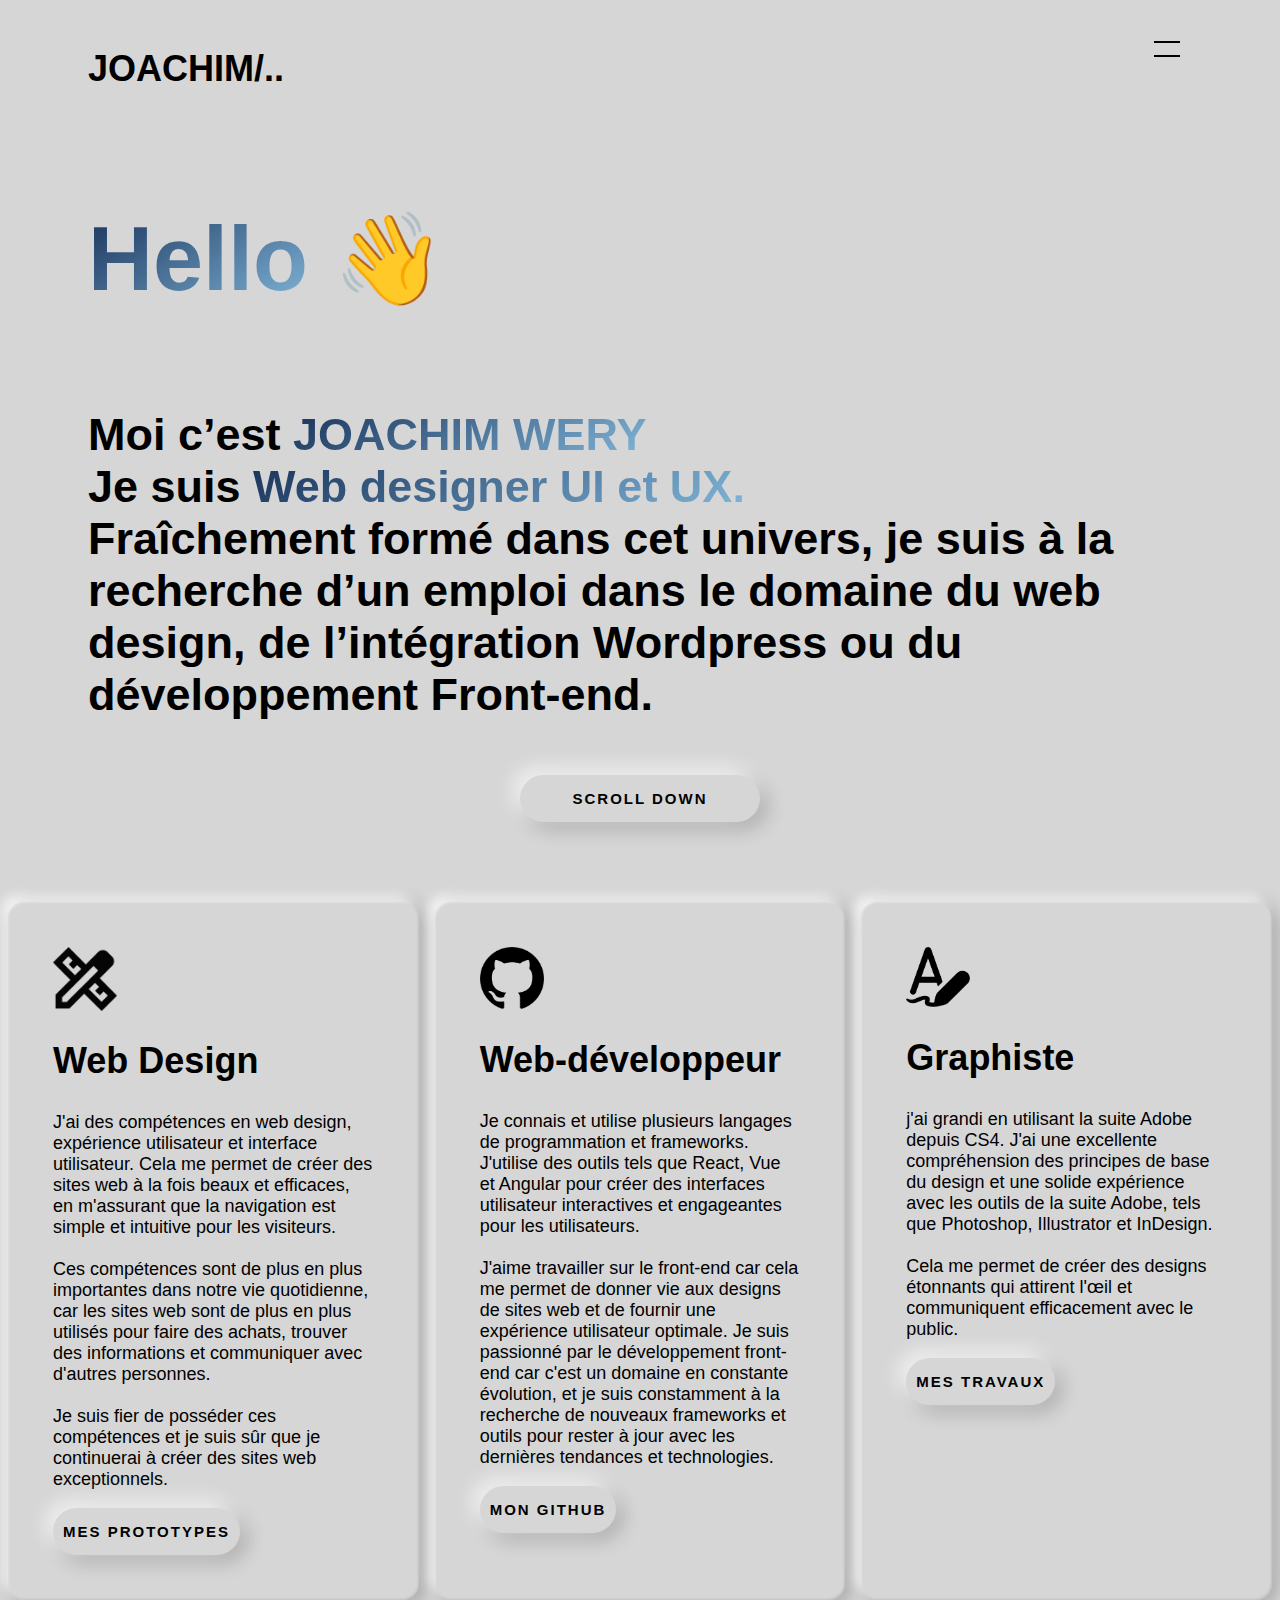
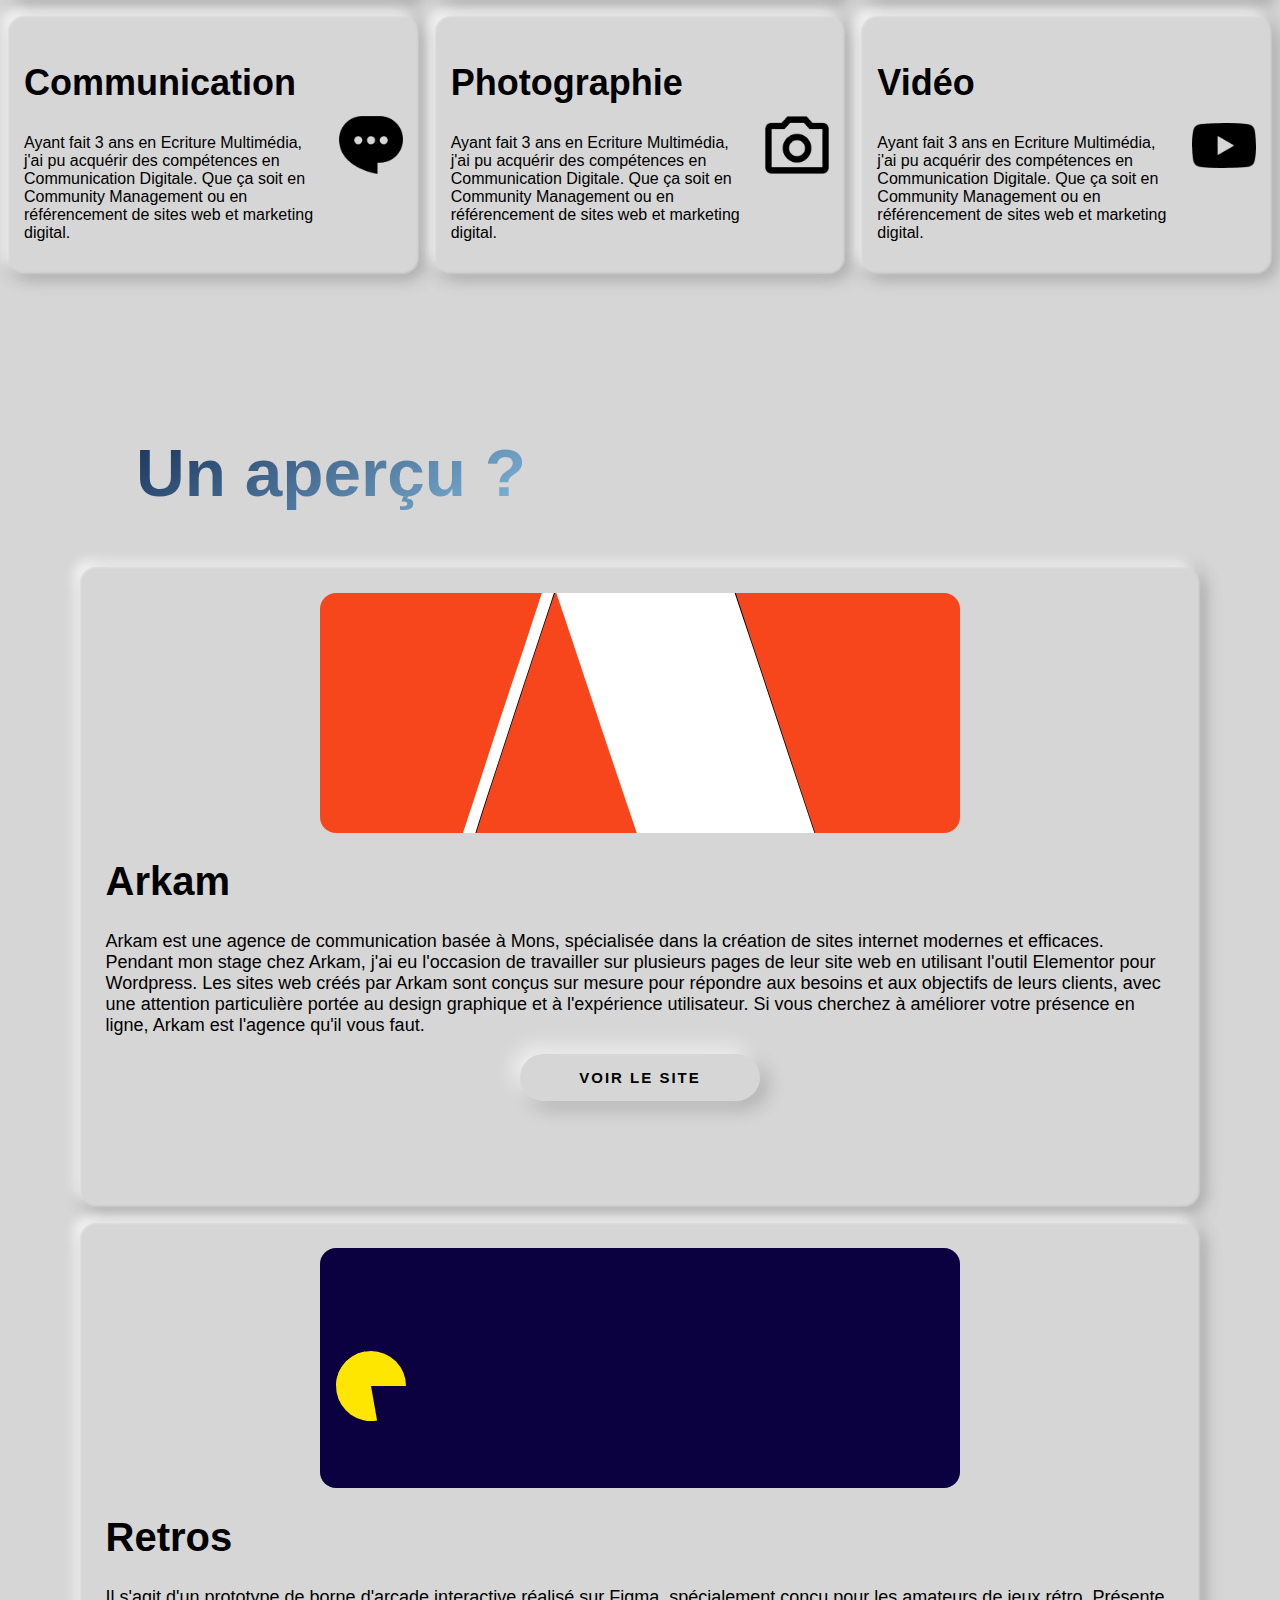
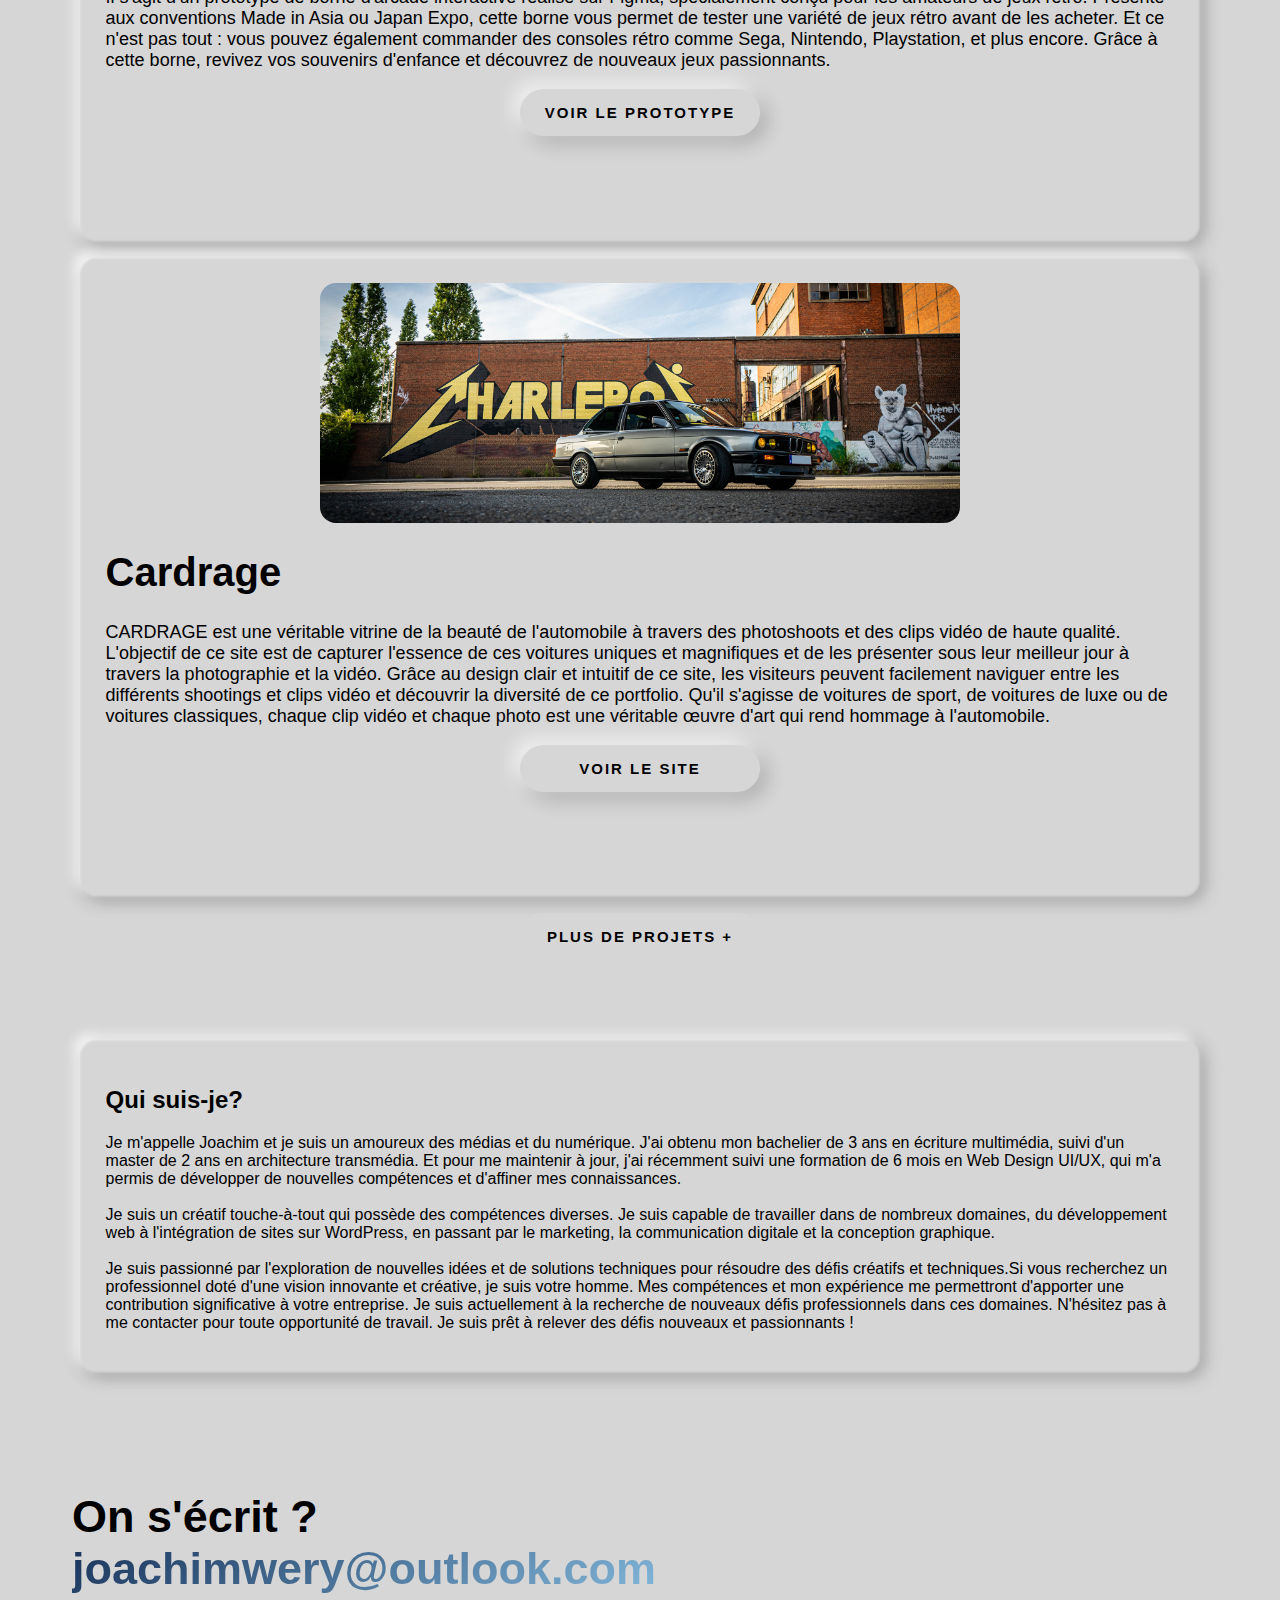
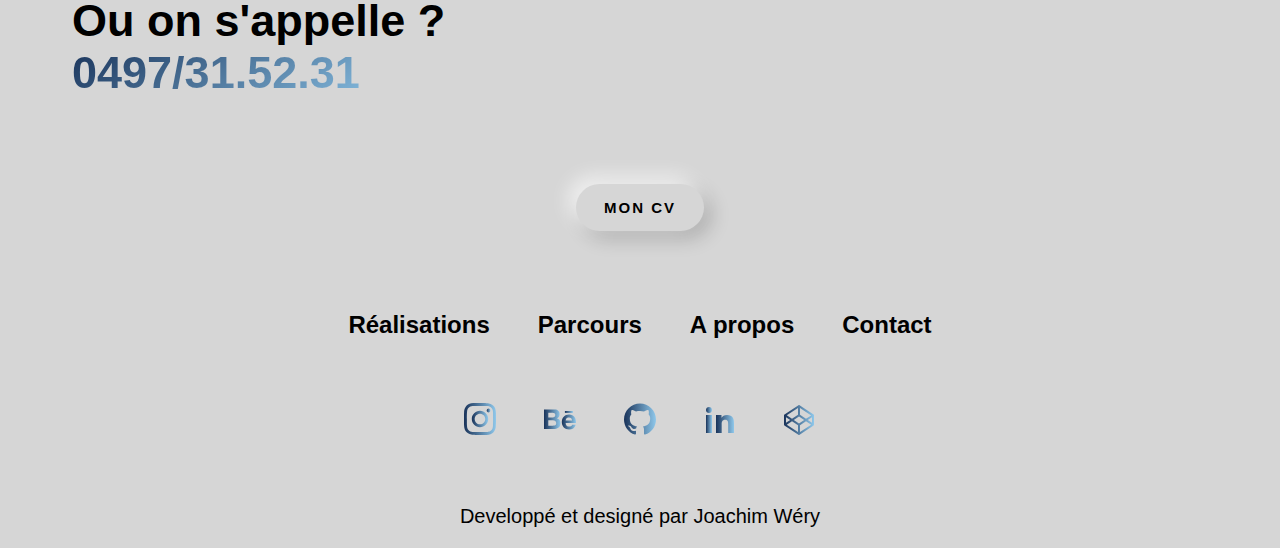
==== index.html @ 15afe4e0 "Initialisation" ====
<!DOCTYPE html>
<html lang="fr">
<head>
    <meta charset="UTF-8">
    <meta http-equiv="X-UA-Compatible" content="IE=edge">
    <meta name="viewport" content="width=device-width, initial-scale=1.0">
    <link rel="stylesheet" href="style.css">
    <link rel="stylesheet" href="https://fonts.googleapis.com/css2?family=Material+Symbols+Outlined:opsz,wght,FILL,GRAD@20..48,100..700,0..1,-50..200" />
    <title>Home</title>
</head>
<body>
    <header>
        <header id="header">
            <nav class="nav">
              <button class="toggle-menu">
                <span></span>
              </button>
            </nav>
            <div class="slug">
                <a href="index.html"><h1>JOACHIM/..</h1></a>
              </div>
          </header>
         
          <div id="menu" class="">
            <nav class="main-nav">
              <ul>
                <li>
                  <a href="projets.html">
                    Réalisations
                  </a>
                </li>
                
                <li>
                  <a href="parcours.html">
                    Parcours
                  </a>
                </li>

                <li>
                    <a href="propos.html">
                        A propos
                    </a>
                  </li>

                <li>
                    <a href="contact.html">
                      Contact
                    </a>
                  </li>
              </ul>
            </nav>
          
            <footer class="menu-footer">
              <nav class="footer-nav">
                <ul>
                  <li>
                    <a href="#">
                      <i class="fa fa-twitter fa-fw"></i>
                      Codepen
                    </a>
                  </li>
                  <li>
                    <a href="#">
                      <i class="fa fa-envelope fa-fw"></i>
                      Behance
                    </a>
                  </li>
                  <li>
                    <a href="#">
                      <i class="fa fa-envelope fa-fw"></i>
                      Instagram
                    </a>
                  </li>
                  <li>
                    <a href="#">
                      <i class="fa fa-envelope fa-fw"></i>
                      LinkedIn
                    </a>
                  </li>
                </ul>
              </nav>
            </footer>
          </div>
        <div class="hero">
            <h1><span>Hello</span>  👋</h1>
            <h2>Moi c’est <span>JOACHIM WERY</span><br>
                Je suis <span>Web designer UI et UX.</span><br>
                Fraîchement formé dans cet univers,
                je suis à la recherche d’un emploi dans le domaine du web design, de l’intégration Wordpress ou du développement Front-end.</h2>
            
        </div>
        <div class="button">
            
        <a href="#ancre"> <button class="btn">Scroll Down</button></a>
        </div>
      </body>
    </header>
    <ma in>
        <a name="ancre"></a>
        <div class="skill">
            <div class="webdesign">
                <img class="icon" src="img/Vector.png">
                <h2>Web Design</h2>
                <p>J'ai des compétences en web design, expérience utilisateur et interface utilisateur. Cela me permet de créer des sites web à la fois beaux et efficaces, en m'assurant que la navigation est simple et intuitive pour les visiteurs. <br><br>Ces compétences sont de plus en plus importantes dans notre vie quotidienne, car les sites web sont de plus en plus utilisés pour faire des achats, trouver des informations et communiquer avec d'autres personnes. <br><br>Je suis fier de posséder ces compétences et je suis sûr que je continuerai à créer des sites web exceptionnels.</p>
                <button class="btn_skill">Mes Prototypes</button>
            </div>
            <div class="webdev">
                <img class="icon" src="img/git.png">
                <h2>Web-développeur</h2>
                <p> Je connais et utilise plusieurs langages de programmation et frameworks. J'utilise des outils tels que React, Vue et Angular pour créer des interfaces utilisateur interactives et engageantes pour les utilisateurs. <br><br> J'aime travailler sur le front-end car cela me permet de donner vie aux designs de sites web et de fournir une expérience utilisateur optimale. Je suis passionné par le développement front-end car c'est un domaine en constante évolution, et je suis constamment à la recherche de nouveaux frameworks et outils pour rester à jour avec les dernières tendances et technologies.</p>
                <button class="btn_skill">Mon Github</button>
            </div>
            <div class="graphist">
                <img class="icon" src="img/dessin.png">
                <h2>Graphiste</h2>
                <p> j'ai grandi en utilisant la suite Adobe depuis CS4. J'ai une excellente compréhension des principes de base du design et une solide expérience avec les outils de la suite Adobe, tels que Photoshop, Illustrator et InDesign. <br><br> Cela me permet de créer des designs étonnants qui attirent l'œil et communiquent efficacement avec le public.</p>
                <button class="btn_skill">Mes travaux</button>
            </div>
        </div>
        <div class="skill_2">
            <div class="com">
               <div class="text">
                    <h2>Communication</h2>
                    <p>Ayant fait 3 ans en Ecriture Multimédia, j'ai pu acquérir des compétences en Communication Digitale. Que ça soit en Community Management ou en référencement de sites web et marketing digital.</p>
               </div>
               <div class="icon">
                    <img class="icon" src="img/com.png">
               </div>
               </div>
            <div class="photo">
                <div class="text">
                    <h2>Photographie</h2>
                    <p>Ayant fait 3 ans en Ecriture Multimédia, j'ai pu acquérir des compétences en Communication Digitale. Que ça soit en Community Management ou en référencement de sites web et marketing digital.</p>
               </div>
               <div class="icon">
                    <img class="icon" src="img/photo.png">
               </div>
            </div>
            <div class="video">
            <div class="text">
                <h2>Vidéo</h2>
                <p>Ayant fait 3 ans en Ecriture Multimédia, j'ai pu acquérir des compétences en Communication Digitale. Que ça soit en Community Management ou en référencement de sites web et marketing digital.</p>
           </div>
           <div class="icon">
                <img class="icon" src="img/video.png">
           </div>
           </div>
        </div>
        <div class="appercu">
        <h2><span>Un aperçu ?</span></h2>
    </div>
        <div class="projects">
          <div class="projects_items">
            <div class="arkam"></div>
            <h1>Arkam</h1>
            <p>Arkam est une agence de communication basée à Mons, spécialisée dans la création de sites internet modernes et efficaces. Pendant mon stage chez Arkam, j'ai eu l'occasion de travailler sur plusieurs pages de leur site web en utilisant l'outil Elementor pour Wordpress. Les sites web créés par Arkam sont conçus sur mesure pour répondre aux besoins et aux objectifs de leurs clients, avec une attention particulière portée au design graphique et à l'expérience utilisateur. Si vous cherchez à améliorer votre présence en ligne, Arkam est l'agence qu'il vous faut.</p>
            <div class="button">
            
              <a href="#ancre"> <button class="btn">VOIR LE SITE</button></a>
              </div>
            </div>
              <div class="projects_items">
            <div class="retros">
                <div class='pac-man'>
                </div>
                </div>
                <h1>Retros</h1>
                <p>Il s'agit d'un prototype de borne d'arcade interactive réalisé sur Figma, spécialement conçu pour les amateurs de jeux rétro. Présente aux conventions Made in Asia ou Japan Expo, cette borne vous permet de tester une variété de jeux rétro avant de les acheter. Et ce n'est pas tout : vous pouvez également commander des consoles rétro comme Sega, Nintendo, Playstation, et plus encore. Grâce à cette borne, revivez vos souvenirs d'enfance et découvrez de nouveaux jeux passionnants.</p>
                <div class="button">
                  <a href="#ancre"> <button class="btn">VOIR LE PROTOTYPE</button></a>
                  </div>
                </div>
                <div class="projects_items">  
            <div class="cardrage"></div>
            <h1>Cardrage</h1>
            <p>CARDRAGE est une véritable vitrine de la beauté de l'automobile à travers des photoshoots et des clips vidéo de haute qualité. L'objectif de ce site est de capturer l'essence de ces voitures uniques et magnifiques et de les présenter sous leur meilleur jour à travers la photographie et la vidéo. Grâce au design clair et intuitif de ce site, les visiteurs peuvent facilement naviguer entre les différents shootings et clips vidéo et découvrir la diversité de ce portfolio. Qu'il s'agisse de voitures de sport, de voitures de luxe ou de voitures classiques, chaque clip vidéo et chaque photo est une véritable œuvre d'art qui rend hommage à l'automobile.</p>
            <div class="button">
              <a href="#ancre"> <button class="btn">VOIR LE SITE</button></a>
              </div>
              </div>
      </div>
      <div class="button">
        <a href="projets.html">
        <button class="btn_3">
            Plus de projets +
        </button>
    </a>
</div>
<div class="propos">
    <h2>Qui suis-je?</h2>
    <p>
        Je m'appelle Joachim et je suis un amoureux des médias et du numérique. J'ai obtenu mon bachelier de 3 ans en écriture multimédia, suivi d'un master de 2 ans en architecture transmédia. Et pour me maintenir à jour, j'ai récemment suivi une formation de 6 mois en Web Design UI/UX, qui m'a permis de développer de nouvelles compétences et d'affiner mes connaissances.
<br>
<br>
Je suis un créatif touche-à-tout qui possède des compétences diverses. Je suis capable de travailler dans de nombreux domaines, du développement web à l'intégration de sites sur WordPress, en passant par le marketing, la communication digitale et la conception graphique. 
<br>
<br>
Je suis passionné par l'exploration de nouvelles idées et de solutions techniques pour résoudre des défis créatifs et techniques.Si vous recherchez un professionnel doté d'une vision innovante et créative, je suis votre homme. Mes compétences et mon expérience me permettront d'apporter une contribution significative à votre entreprise. Je suis actuellement à la recherche de nouveaux défis professionnels dans ces domaines. N'hésitez pas à me contacter pour toute opportunité de travail. Je suis prêt à relever des défis nouveaux et passionnants !
</p>
</div>

<div class="hero2">
  
       <h2> On s'écrit ?<br> <span>joachimwery@outlook.com</span><br>
        Ou on s'appelle ?<br> <span>0497/31.52.31</span></h2>
       
</div>
<div class="button">
            
  <a href="#ancre"> <button class="btn2">Mon CV</button></a>
  </div>
    </main>
    <footer>
        <div class="social">
            <a href="projets.html">
            Réalisations
            </a>
            <a href="parcours.html">
              Parcours
            </a>
            <a href="propos.html">
              A propos
            </a>
            <a href="contact">
              Contact
            </a>
            
        </div>

        <div class="social">
            <a href="https://www.instagram.com/joachimwery/">
            <img src="SVG/instagram.svg" alt="instagram" srcset="svg/instagram.svg">
            </a>
            <a href="https://www.behance.net/wryjoachim/">
              <img src="SVG/behance.svg" alt="behance" srcset="svg/behance.svg">
            </a>
            <a href="https://github.com/JoatypeR">
              <img src="SVG/github.svg" alt="github" srcset="svg/github.svg">
            </a>
            <a href="https://www.linkedin.com/in/joachim-wery/">
              <img src="SVG/linkedin2.svg" alt="linkedin" srcset="svg/linkedin2.svg">
            </a>
            <a href="https://codepen.io/MonsieurJo">
              <img src="SVG/codepen.svg" alt="codepen" srcset="svg/codepen.svg">
          </a>
        </div>
         <div class="copy">
        <p>Developpé et designé par Joachim Wéry </p>
        </div>
    </footer>
    <script src="https://code.jquery.com/jquery-3.6.0.min.js"></script>
<script src="script.js"></script>
</body>
</html>
---- style.css ----
@import url("https://fonts.googleapis.com/css2?family=Open+Sans:ital,wght@0,300;0,400;0,500;0,600;0,700;0,800;1,300;1,400;1,500;1,600;1,700;1,800&display=swap");
@import url(https://fonts.googleapis.com/css?family=Montserrat:300,400,500,700);
* {
  box-sizing: border-box;
  outline: none;
}

body {
  display: block;
}
@media (max-width: 48rem) {
  body {
    width: 90vw;
    justify-content: center;
  }
}

#header {
  padding: 5rem;
  padding-top: 1rem;
  padding-bottom: 1rem;
}
@media (max-width: 48rem) {
  #header {
    padding: 0;
  }
}

html {
  scroll-behavior: smooth;
  scroll-padding-top: 50px;
  background: rgb(214, 214, 214);
}

.slug {
  font-family: "Open-sans", sans-serif;
  font-size: 2vh;
}
.slug h1 {
  text-decoration: none;
  color: #000000;
}
@media (max-width: 48rem) {
  .slug {
    font-size: 1.5vh;
    margin-top: 3rem;
  }
}

#menu:after {
  content: "";
  background-image: url("img/paper_1.png");
  animation: grain 8s steps(10) infinite;
  height: 300%;
  left: -50%;
  opacity: 0.3;
  position: fixed;
  top: -100%;
  width: 300%;
}

#menu {
  background: linear-gradient(146.96deg, #19335A 0.05%, #8FC8EB 113.52%);
  height: 100%;
  left: 0;
  opacity: 0;
  overflow: hidden;
  position: fixed;
  text-align: center;
  top: 0;
  transition: all 0.7s ease-in-out;
  visibility: hidden;
  width: 100%;
  z-index: 1100;
  font-family: "Open-sans", sans-serif;
}
@keyframes grain {
  0%, 100% {
    transform: translate(0, 0);
  }
  10% {
    transform: translate(-5%, -10%);
  }
  20% {
    transform: translate(-15%, 5%);
  }
  30% {
    transform: translate(7%, -25%);
  }
  40% {
    transform: translate(-5%, 25%);
  }
  50% {
    transform: translate(-15%, 10%);
  }
  60% {
    transform: translate(15%, 0%);
  }
  70% {
    transform: translate(0%, 15%);
  }
  80% {
    transform: translate(3%, 35%);
  }
  90% {
    transform: translate(-10%, 10%);
  }
}
#menu.open {
  opacity: 1;
  visibility: visible;
}
#menu.open li:nth-child(1) {
  animation-delay: 0.1s;
}
#menu.open li:nth-child(2) {
  animation-delay: 0.2s;
}
#menu.open li:nth-child(3) {
  animation-delay: 0.3s;
}
#menu.open li:nth-child(4) {
  animation-delay: 0.4s;
}
#menu.open li:nth-child(5) {
  animation-delay: 0.5s;
}
#menu.open li:nth-child(6) {
  animation-delay: 0.6s;
}
#menu.open li:nth-child(7) {
  animation-delay: 0.7s;
}
#menu.open li:nth-child(8) {
  animation-delay: 0.8s;
}
#menu.open li:nth-child(9) {
  animation-delay: 0.9s;
}
#menu.open li:nth-child(10) {
  animation-delay: 1s;
}
#menu.open li {
  animation-duration: 1s;
  animation-fill-mode: both;
  animation-name: fadeInUp;
}
#menu ul:hover a {
  opacity: 0.5;
}
#menu ul a {
  transition: opacity 0.3s ease-in-out;
}
#menu ul a:hover {
  opacity: 1;
}
#menu .main-nav {
  position: relative;
  top: 50%;
  transform: translateY(-50%);
  z-index: 1110;
}
@media (max-height: 48rem) {
  #menu .main-nav {
    margin: 0 auto;
  }
}
#menu .main-nav ul {
  list-style: none;
  margin: 0;
  padding: 0;
}
#menu .main-nav a {
  color: #000000;
  display: block;
  font-size: 2.5rem;
  font-weight: bold;
  padding: 1rem 1rem;
  text-decoration: none;
  text-transform: uppercase;
}
@media (max-width: 48rem) {
  #menu .main-nav a {
    font-size: 2rem;
  }
}
#menu .main-nav a:first {
  padding-top: 0;
}
#menu .menu-footer {
  padding: 2rem;
  bottom: 0;
  left: 0;
  position: absolute;
  right: 0;
  z-index: 1110;
  display: none;
}
#menu .menu-footer ul {
  display: inline-block;
  list-style: none;
  margin: 0;
  padding: 0;
}
#menu .menu-footer ul li {
  display: inline;
  margin: 0 1rem;
}
#menu a {
  color: #000000;
  text-decoration: none;
  text-transform: uppercase;
}

.toggle-menu {
  background-color: transparent;
  border: none;
  cursor: pointer;
  float: right;
  height: 50px;
  outline: none;
  padding: 0;
  pointer-events: initial;
  position: relative;
  vertical-align: middle;
  width: 50px;
  z-index: 1110;
}
.toggle-menu span {
  background-color: #000000;
  content: "";
  display: block;
  height: 2px;
  left: calc(50% - 13px);
  position: absolute;
  top: calc(50% - 1px);
  transform-origin: 50% 50%;
  transition: background-color 0.2s ease-in-out, top 0.2s 0.2s ease-out, transform 0.2s linear;
  width: 26px;
}
.toggle-menu span:before, .toggle-menu span:after {
  background-color: #000000;
  content: "";
  display: block;
  height: 2px;
  position: absolute;
  transform-origin: 50% 50%;
  transition: background-color 0.2s ease-in-out, top 0.2s 0.2s ease-out, transform 0.2s linear;
  width: 26px;
}
.toggle-menu span:before {
  top: 7px;
}
.toggle-menu span:after {
  top: -7px;
}
.toggle-menu.active span {
  background-color: transparent;
  transition: background 0.2s ease-out;
}
.toggle-menu.active span:before, .toggle-menu.active span:after {
  transition: top 0.2s ease-out, transform 0.2s 0.2s ease-out;
}
.toggle-menu.active span:before {
  top: 0;
  transform: rotate3d(0, 0, 1, -45deg);
}
.toggle-menu.active span:after {
  top: 0;
  transform: rotate3d(0, 0, 1, 45deg);
}

.button {
  display: flex;
  justify-content: center;
  margin-top: 0;
  margin-bottom: 5rem;
  margin-left: auto;
  margin-right: auto;
}
@media (max-width: 48rem) {
  .button {
    margin-top: 0;
    margin-bottom: 5rem;
    margin-left: auto;
    margin-right: auto;
  }
}

.btn {
  min-width: 15rem;
  padding: 15px 10px;
  background: rgb(214, 214, 214);
  border: none;
  border-radius: 25px;
  color: black;
  font-size: 15px;
  font-weight: bold;
  text-transform: uppercase;
  letter-spacing: 2px;
  box-shadow: -7px -7px 20px 0 rgba(255, 255, 255, 0.7), 7px 7px 20px 0 rgba(0, 0, 0, 0.2);
  justify-self: center;
}
@media (max-width: 48rem) {
  .btn {
    margin: 0 auto;
    justify-self: center;
  }
}

.btn:hover {
  box-shadow: inset -7px -7px 20px 0 rgba(255, 255, 255, 0.7), inset 7px 7px 20px 0 rgba(0, 0, 0, 0.2);
}

.btn2 {
  margin-top: 3rem;
  justify-self: center;
  min-width: 10vw;
  padding: 15px 10px;
  background: rgb(214, 214, 214);
  border: none;
  border-radius: 25px;
  color: black;
  font-size: 15px;
  font-weight: bold;
  text-transform: uppercase;
  letter-spacing: 2px;
  box-shadow: -7px -7px 20px 0 rgba(255, 255, 255, 0.7), 7px 7px 20px 0 rgba(0, 0, 0, 0.2);
}

.btn2:hover {
  box-shadow: inset -7px -7px 20px 0 rgba(255, 255, 255, 0.7), inset 7px 7px 20px 0 rgba(0, 0, 0, 0.2);
}

.btn_skill {
  justify-self: center;
  min-width: 10vw;
  padding: 15px 10px;
  background: rgb(214, 214, 214);
  border: none;
  border-radius: 25px;
  color: black;
  font-size: 15px;
  font-weight: bold;
  text-transform: uppercase;
  letter-spacing: 2px;
  box-shadow: -7px -7px 20px 0 rgba(255, 255, 255, 0.7), 7px 7px 20px 0 rgba(0, 0, 0, 0.2);
}

.btn_skill:hover {
  box-shadow: inset -7px -7px 20px 0 rgba(255, 255, 255, 0.7), inset 7px 7px 20px 0 rgba(0, 0, 0, 0.2);
}

.btn_3 {
  min-width: 15rem;
  padding: 15px 10px;
  background: rgb(214, 214, 214);
  border: none;
  border-radius: 25px;
  color: black;
  font-size: 15px;
  font-weight: bold;
  text-transform: uppercase;
  letter-spacing: 2px;
}
@media (max-width: 48rem) {
  .btn_3 {
    margin: 0 auto;
    justify-self: center;
  }
}

main {
  justify-items: center;
  padding: 5rem;
  max-height: -moz-fit-content;
  max-height: fit-content;
}
@media (max-width: 48rem) {
  main {
    padding: 0;
  }
}

.hero {
  display: flex;
  flex-direction: column;
  justify-content: center;
  max-height: 100vh;
  padding: 5rem;
  padding-top: 1rem;
  padding-bottom: 1rem;
  margin-left: auto;
}
@media (max-width: 48rem) {
  .hero {
    width: 70vw;
    padding: 0;
    margin: 0;
  }
}

.hero h1 {
  font-size: 10vh;
  font-family: "Open-sans", sans-serif;
  font-weight: 700;
}
@media (max-width: 48rem) {
  .hero h1 {
    font-size: 3rem;
    font-family: "Open-sans", sans-serif;
    font-weight: 700;
  }
}

.hero h2 {
  font-size: 5vh;
  font-family: "Open-sans", sans-serif;
  font-weight: 700;
}
@media (max-width: 48rem) {
  .hero h2 {
    font-size: 30px;
    font-family: "Open-sans", sans-serif;
    font-weight: 500;
    width: 90vw;
  }
}

span {
  background: linear-gradient(146.96deg, #19335A 0.05%, #8FC8EB 113.52%);
  -webkit-background-clip: text;
  -webkit-text-fill-color: transparent;
  background-clip: text;
}

.skill {
  display: flex;
  flex-direction: row;
  flex-wrap: wrap;
  justify-content: center;
  align-content: top;
  gap: 1rem;
  min-height: 30vh;
  max-width: 1920px;
  margin: 0 auto;
}

.skill img {
  max-width: 5rem;
}
@media (max-width: 48rem) {
  .skill img {
    width: 50px;
  }
}

.skill h2 {
  font-size: 4vh;
  font-family: "Open-sans", sans-serif;
  font-weight: 700;
  flex-grow: 1;
  flex-basis: 30%;
}

.skill p {
  font-size: 18px;
  font-family: "Open-sans", sans-serif;
  font-weight: 400;
  flex-grow: 1;
  flex-basis: 50%;
  min-height: 25vh;
}
@media (max-width: 48rem) {
  .skill p {
    font-size: 16px;
  }
}

.webdesign, .webdev, .graphist {
  background: rgb(214, 214, 214);
  box-shadow: -6px 6px 12px rgba(171, 171, 171, 0.2), 6px -6px 12px rgba(171, 171, 171, 0.2), -6px -6px 12px rgba(255, 255, 255, 0.9), 6px 6px 15px rgba(171, 171, 171, 0.9), inset 1px 1px 2px rgba(255, 255, 255, 0.3), inset -1px -1px 2px rgba(171, 171, 171, 0.5);
  border-radius: 16px;
  padding: 5vh;
  min-height: -moz-fit-content;
  min-height: fit-content;
  flex: 1;
}

@media screen and (max-width: 768px) {
  .skill {
    flex-direction: column;
    align-items: center;
  }
  .skill h2, .skill p {
    flex-basis: 100%;
  }
  .webdesign, .webdev, .graphist {
    flex-direction: column;
  }
}
.skill_2 {
  display: flex;
  flex-wrap: wrap;
  flex-direction: row;
  justify-content: center;
  align-content: top;
  min-height: 5vh;
  gap: 1rem;
  margin-top: 1rem;
  max-width: 1920px;
  margin: 0 auto;
  margin-top: 1rem;
}

.skill_2 h2 {
  font-size: 4vh;
  font-family: "Open-sans", sans-serif;
  font-weight: 700;
  flex-grow: 1;
  flex-basis: auto;
}

.skill_2 p {
  font-size: 18;
  font-family: "Open-sans", sans-serif;
  font-weight: 400;
  flex-basis: auto;
}
@media (max-width: 48rem) {
  .skill_2 p {
    font-size: 16px;
  }
}

.skill_2 img {
  max-width: 5rem;
}
@media (max-width: 48rem) {
  .skill_2 img {
    width: 50px;
  }
}

.com, .photo, .video {
  display: flex;
  background: rgb(214, 214, 214);
  box-shadow: -6px 6px 12px rgba(171, 171, 171, 0.2), 6px -6px 12px rgba(171, 171, 171, 0.2), -6px -6px 12px rgba(255, 255, 255, 0.9), 6px 6px 15px rgba(171, 171, 171, 0.9), inset 1px 1px 2px rgba(255, 255, 255, 0.3), inset -1px -1px 2px rgba(171, 171, 171, 0.5);
  border-radius: 16px;
  padding: 1rem;
  min-height: 10vh;
  flex: 1;
  gap: 1rem;
}

@media screen and (max-width: 768px) {
  .skill_2 {
    flex-direction: column;
  }
  .skill_2 h2, .skill_2 p {
    flex-basis: 100%;
  }
  .com, .photo, .video {
    flex-direction: column;
  }
}
.appercu {
  margin-top: 10rem;
  margin-left: 10vw;
  font-size: 5vh;
}
@media (max-width: 48rem) {
  .appercu {
    margin-left: 0;
  }
}
.appercu h2 {
  font-family: "Open-sans", sans-serif;
}
@media (max-width: 48rem) {
  .appercu h2 {
    font-size: 30px;
  }
}

.projects {
  display: flex;
  flex-direction: column;
  flex-wrap: wrap;
  justify-content: space-between;
  align-items: center;
  margin: 0 auto;
  padding: 0;
  max-width: 1920px;
}
.projects h1 {
  font-family: "Open-sans", sans-serif;
  font-size: 2.5rem;
}
.projects p {
  font-size: 2vh;
  font-family: "Open-sans", sans-serif;
  font-weight: 400;
  flex-basis: auto;
  max-width: 1920px;
}
@media (max-width: 48rem) {
  .projects p {
    font-size: 16px;
    max-width: 90vw;
  }
}
.projects p button {
  margin: 0auto;
}

.arkam {
  background-color: #000000;
  width: 40rem;
  height: 15rem;
  border-radius: 16px;
  background-image: url(img/arkam.svg);
  background-repeat: no-repeat;
  background-size: cover;
  background-position-y: center;
  margin-left: auto;
  margin-right: auto;
}
@media (max-width: 48rem) {
  .arkam {
    width: 16rem;
    height: 8rem;
  }
}

.retros {
  background-color: hsl(249, 97%, 13%);
  padding: 1rem;
  width: 40rem;
  height: 15rem;
  border-radius: 16px;
  margin-left: auto;
  margin-right: auto;
  justify-content: center;
  align-content: center;
}
@media (max-width: 48rem) {
  .retros {
    width: 14rem;
    height: 8rem;
    align-content: center;
  }
}

.pac-man {
  border-radius: 50%;
  border-radius: 100em 100em 0 0;
  background: #FFE600;
  transform-origin: bottom;
  animation: eating-top 0.5s infinite;
}
.pac-man, .pac-man::before {
  width: 70px;
  height: calc(70px/2);
  background: #FFE600;
}
.pac-man::before {
  content: "";
  display: block;
  margin-top: calc(70px/2);
  position: absolute;
  transform-origin: top;
  border-radius: 0 0 100em 100em;
  transform: rotate(80deg);
  animation: eating-bottom 0.5s infinite;
}
.pac-man::after {
  position: absolute;
  border-radius: 100em;
  content: "";
  display: block;
  height: 20px;
  width: 20px;
  margin-top: calc((70px / 2) - 10px);
  margin-left: calc((70px / 2) - 10px);
  transform-origin: center;
  animation: center 0.5s infinite, ball 0.5s -0.33s infinite linear;
}

@keyframes eating-top {
  0% {
    transform: rotate(-40deg);
  }
  50% {
    transform: rotate(0deg);
  }
  100% {
    transform: rotate(-40deg);
  }
}
@keyframes eating-bottom {
  0% {
    transform: rotate(80deg);
  }
  50% {
    transform: rotate(0deg);
  }
  100% {
    transform: rotate(80deg);
  }
}
@keyframes center {
  0% {
    transform: rotate(40deg);
  }
  50% {
    transform: rotate(0deg);
  }
  100% {
    transform: rotate(40deg);
  }
}
@keyframes ball {
  0% {
    opacity: 0.7;
    box-shadow: 70px 0 0 0 #FFE600, 120px 0 0 0 #FFE600, 170px 0 0 0 #FFE600, 220px 0 0 0 #FFE600;
  }
  100% {
    box-shadow: 20px 0 0 0 #FFE600, 70px 0 0 0 #FFE600, 120px 0 0 0 #FFE600, 170px 0 0 0 #FFE600;
  }
}
.cardrage {
  background-image: url(img/voiture.jpg);
  background-repeat: no-repeat;
  background-size: cover;
  background-position-y: center;
  width: 40rem;
  height: 15rem;
  border-radius: 16px;
  margin-left: auto;
  margin-right: auto;
}
@media (max-width: 48rem) {
  .cardrage {
    width: 16rem;
    height: 8rem;
  }
}

.icon {
  display: flex;
  align-items: center;
  width: 5vw;
  height: auto;
}

.propos {
  margin: 0 auto;
  margin-bottom: 1rem;
  background: rgb(214, 214, 214);
  box-shadow: -6px 6px 12px rgba(171, 171, 171, 0.2), 6px -6px 12px rgba(171, 171, 171, 0.2), -6px -6px 12px rgba(255, 255, 255, 0.9), 6px 6px 15px rgba(171, 171, 171, 0.9), inset 1px 1px 2px rgba(255, 255, 255, 0.3), inset -1px -1px 2px rgba(171, 171, 171, 0.5);
  border-radius: 16px;
  padding: 2vw;
  min-height: 10vh;
  max-width: 70rem;
  flex: 1;
  gap: 1rem;
  font-family: "Open-sans", sans-serif;
}
@media (max-width: 48rem) {
  .propos {
    padding: 1em;
    font-size: 16px;
  }
}

.projects_items {
  margin: 0 auto;
  margin-bottom: 1rem;
  background: rgb(214, 214, 214);
  box-shadow: -6px 6px 12px rgba(171, 171, 171, 0.2), 6px -6px 12px rgba(171, 171, 171, 0.2), -6px -6px 12px rgba(255, 255, 255, 0.9), 6px 6px 15px rgba(171, 171, 171, 0.9), inset 1px 1px 2px rgba(255, 255, 255, 0.3), inset -1px -1px 2px rgba(171, 171, 171, 0.5);
  border-radius: 16px;
  padding: 2vw;
  max-width: 70rem;
  max-height: -moz-fit-content;
  max-height: fit-content;
  flex: 1;
  gap: 1rem;
  align-content: baseline;
  font-family: "Open-sans", sans-serif;
}
@media (max-width: 48rem) {
  .projects_items {
    padding: 1em;
    font-size: 16px;
    max-width: 100vw;
    max-height: -moz-fit-content;
    max-height: fit-content;
  }
}

.hero2 {
  margin-top: 5rem;
  display: flex;
  flex-direction: column;
  justify-content: center;
  max-width: 100vw;
  max-height: 100vh;
  margin-left: 5vw;
}
@media (max-width: 48rem) {
  .hero2 {
    width: 70vw;
    height: 40vh;
    margin: 0;
  }
}

.hero2 h1 {
  font-size: 10vh;
  font-family: "Open-sans", sans-serif;
  font-weight: 700;
}
@media (max-width: 48rem) {
  .hero2 h1 {
    margin-top: 20rem;
    font-size: 4rem;
    font-family: "Open-sans", sans-serif;
    font-weight: 700;
  }
}

.hero2 h2 {
  font-size: 5vh;
  font-family: "Open-sans", sans-serif;
  font-weight: 700;
}
@media (max-width: 48rem) {
  .hero2 h2 {
    font-size: 30px;
    font-family: "Open-sans", sans-serif;
    font-weight: 500;
    width: 70vw;
  }
}

.social {
  display: flex;
  justify-content: center;
  font-family: "Open-sans", sans-serif;
  font-weight: 700;
  font-size: 1.5rem;
  margin: 4rem 1rem 4rem 1rem;
  gap: 3rem;
}
@media (max-width: 48rem) {
  .social {
    display: grid;
    grid-template-columns: repeat(2, 1fr);
    justify-items: center;
    margin: 2rem 1rem;
    gap: 1rem;
  }
}

a {
  text-decoration: none;
  color: black;
}
a:hover {
  opacity: 1;
}

img {
  width: 2rem;
}

a {
  text-decoration: none;
  color: black;
}
a:hover {
  opacity: 50%;
}

.copy {
  font-family: "Open-sans", sans-serif;
  font-size: 20px;
  text-align: center;
}

.row {
  margin: 15px;
}

.propos2 {
  margin: 0 auto;
  margin-bottom: 1rem;
  background: rgb(214, 214, 214);
  box-shadow: -6px 6px 12px rgba(171, 171, 171, 0.2), 6px -6px 12px rgba(171, 171, 171, 0.2), -6px -6px 12px rgba(255, 255, 255, 0.9), 6px 6px 15px rgba(171, 171, 171, 0.9), inset 1px 1px 2px rgba(255, 255, 255, 0.3), inset -1px -1px 2px rgba(171, 171, 171, 0.5);
  border-radius: 16px;
  padding: 2vw;
  min-height: 50vh;
  width: 70rem;
  flex: 1;
  gap: 1rem;
  font-family: "Open-sans", sans-serif;
}
@media (max-width: 48rem) {
  .propos2 {
    padding: 1em;
    font-size: 16px;
  }
}
.propos2 .container {
  width: 100vw;
  height: -moz-fit-content;
  height: fit-content;
}
.propos2 img {
  width: 200px;
}

.gallery-container {
  display: flex;
  flex-wrap: wrap;
  justify-content: space-between;
  border-radius: 16px;
  background-color: rgb(214, 214, 214);
  box-shadow: -6px 6px 12px rgba(171, 171, 171, 0.2), 6px -6px 12px rgba(171, 171, 171, 0.2), -6px -6px 12px rgba(255, 255, 255, 0.9), 6px 6px 15px rgba(171, 171, 171, 0.9), inset 1px 1px 2px rgba(255, 255, 255, 0.3), inset -1px -1px 2px rgba(171, 171, 171, 0.5);
  width: 90%;
  margin: 0 auto;
  padding: 15px;
}

.gallery-item {
  flex-basis: 32.7%;
  margin-bottom: 6px;
  opacity: 0.85;
  cursor: pointer;
}

.gallery-item:hover {
  opacity: 1;
}

.gallery-item img {
  width: 100%;
  height: 100%;
  -o-object-fit: cover;
     object-fit: cover;
}

.gallery-content {
  font-size: 0.8em;
}

.lightbox {
  position: fixed;
  display: none;
  background-color: rgba(0, 0, 0, 0.8);
  width: 100%;
  height: 100%;
  overflow: auto;
  top: 0;
  left: 0;
}

.lightbox-content {
  position: relative;
  width: 70%;
  height: 70%;
  margin: 5% auto;
}

.lightbox-content img {
  border-radius: 7px;
  box-shadow: 0 0 3px 0 rgba(225, 225, 225, 0.25);
  width: 100%;
  height: 100%;
  -o-object-fit: cover;
     object-fit: cover;
}

.lightbox-prev,
.lightbox-next {
  position: absolute;
  background-color: rgba(0, 0, 0, 0.8);
  color: #fff;
  padding: 7px;
  top: 45%;
  cursor: pointer;
}

.lightbox-prev {
  left: 0;
}

.lightbox-next {
  right: 0;
}

.lightbox-prev:hover,
.lightbox-next:hover {
  opacity: 0.8;
}

@media (max-width: 767px) {
  .gallery-container {
    width: 100%;
  }
  .gallery-item {
    flex-basis: 49.8%;
    margin-bottom: 3px;
  }
  .lightbox-content {
    width: 80%;
    height: 60%;
    margin: 15% auto;
  }
}
@media (max-width: 480px) {
  .gallery-item {
    flex-basis: 100%;
    margin-bottom: 1px;
  }
  .lightbox-content {
    width: 90%;
    margin: 20% auto;
  }
}
.video-container {
  display: flex;
  flex-wrap: wrap;
  justify-content: space-between;
  border-radius: 16px;
  background-color: rgb(214, 214, 214);
  box-shadow: -6px 6px 12px rgba(171, 171, 171, 0.2), 6px -6px 12px rgba(171, 171, 171, 0.2), -6px -6px 12px rgba(255, 255, 255, 0.9), 6px 6px 15px rgba(171, 171, 171, 0.9), inset 1px 1px 2px rgba(255, 255, 255, 0.3), inset -1px -1px 2px rgba(171, 171, 171, 0.5);
  width: 90%;
  margin: 0 auto;
  margin-bottom: 2rem;
  padding: 15px;
}

.video-item {
  width: 50%;
  height: auto;
  flex-basis: calc(50% - 10px);
  gap: 1rem;
  margin-bottom: 1rem;
}
.video-item h2 {
  font-family: "Open-sans", sans-serif;
}
@media (max-width: 48rem) {
  .video-item {
    width: 40rem;
    height: auto;
  }
}

iframe {
  max-width: 500px;
}
@media (max-width: 48rem) {
  iframe {
    width: -moz-fit-content;
    width: fit-content;
  }
}

.parcours h1 {
  font-size: 3rem;
  font-family: "Open-sans", sans-serif;
  font-weight: 700;
  margin-left: 4.5rem;
}
@media (max-width: 48rem) {
  .parcours h1 {
    font-size: 20px;
    margin-top: 10rem;
    font-size: 4rem;
    font-family: "Open-sans", sans-serif;
    font-weight: 700;
  }
}

h1 span {
  font-weight: 600;
  background-color: #000000;
}

.container {
  width: 80%;
  padding: 50px 0;
  margin: 50px auto;
  position: relative;
  overflow: hidden;
}

.container:before {
  content: "";
  position: absolute;
  top: 0;
  left: 50%;
  margin-left: -1px;
  width: 2px;
  height: 100%;
  background: #CCD1D9;
  z-index: 1;
}

.timeline-block {
  width: calc(50% + 8px);
  display: flex;
  justify-content: space-between;
  clear: both;
}

.timeline-block-right {
  float: right;
}

.timeline-block-left {
  float: left;
  direction: rtl;
}

.marker {
  width: 16px;
  height: 16px;
  border-radius: 50%;
  border: 2px solid #F5F7FA;
  background: linear-gradient(146.96deg, #19335A 0.05%, #8FC8EB 113.52%);
  margin-top: 10px;
  z-index: 500;
}

.timeline-content {
  width: 95%;
  padding: 0 15px;
  color: #666;
}

.timeline-content h3 {
  margin-top: 5px;
  font-family: "Open-sans", sans-serif;
  margin-bottom: 5px;
  font-size: 25px;
  font-weight: 500;
}

.timeline-content span {
  font-family: "Open-sans", sans-serif;
  font-size: 15px;
  color: #a4a4a4;
}

.timeline-content p {
  font-family: "Open-sans", sans-serif;
  font-size: 14px;
  line-height: 1.5em;
  word-spacing: 1px;
  color: #888;
}

@media screen and (max-width: 768px) {
  .container:before {
    left: 8px;
    width: 2px;
  }
  .timeline-block {
    width: 100%;
    margin-bottom: 30px;
  }
  .timeline-block-right {
    float: none;
  }
  .timeline-block-left {
    float: none;
    direction: ltr;
  }
}/*# sourceMappingURL=style.css.map */
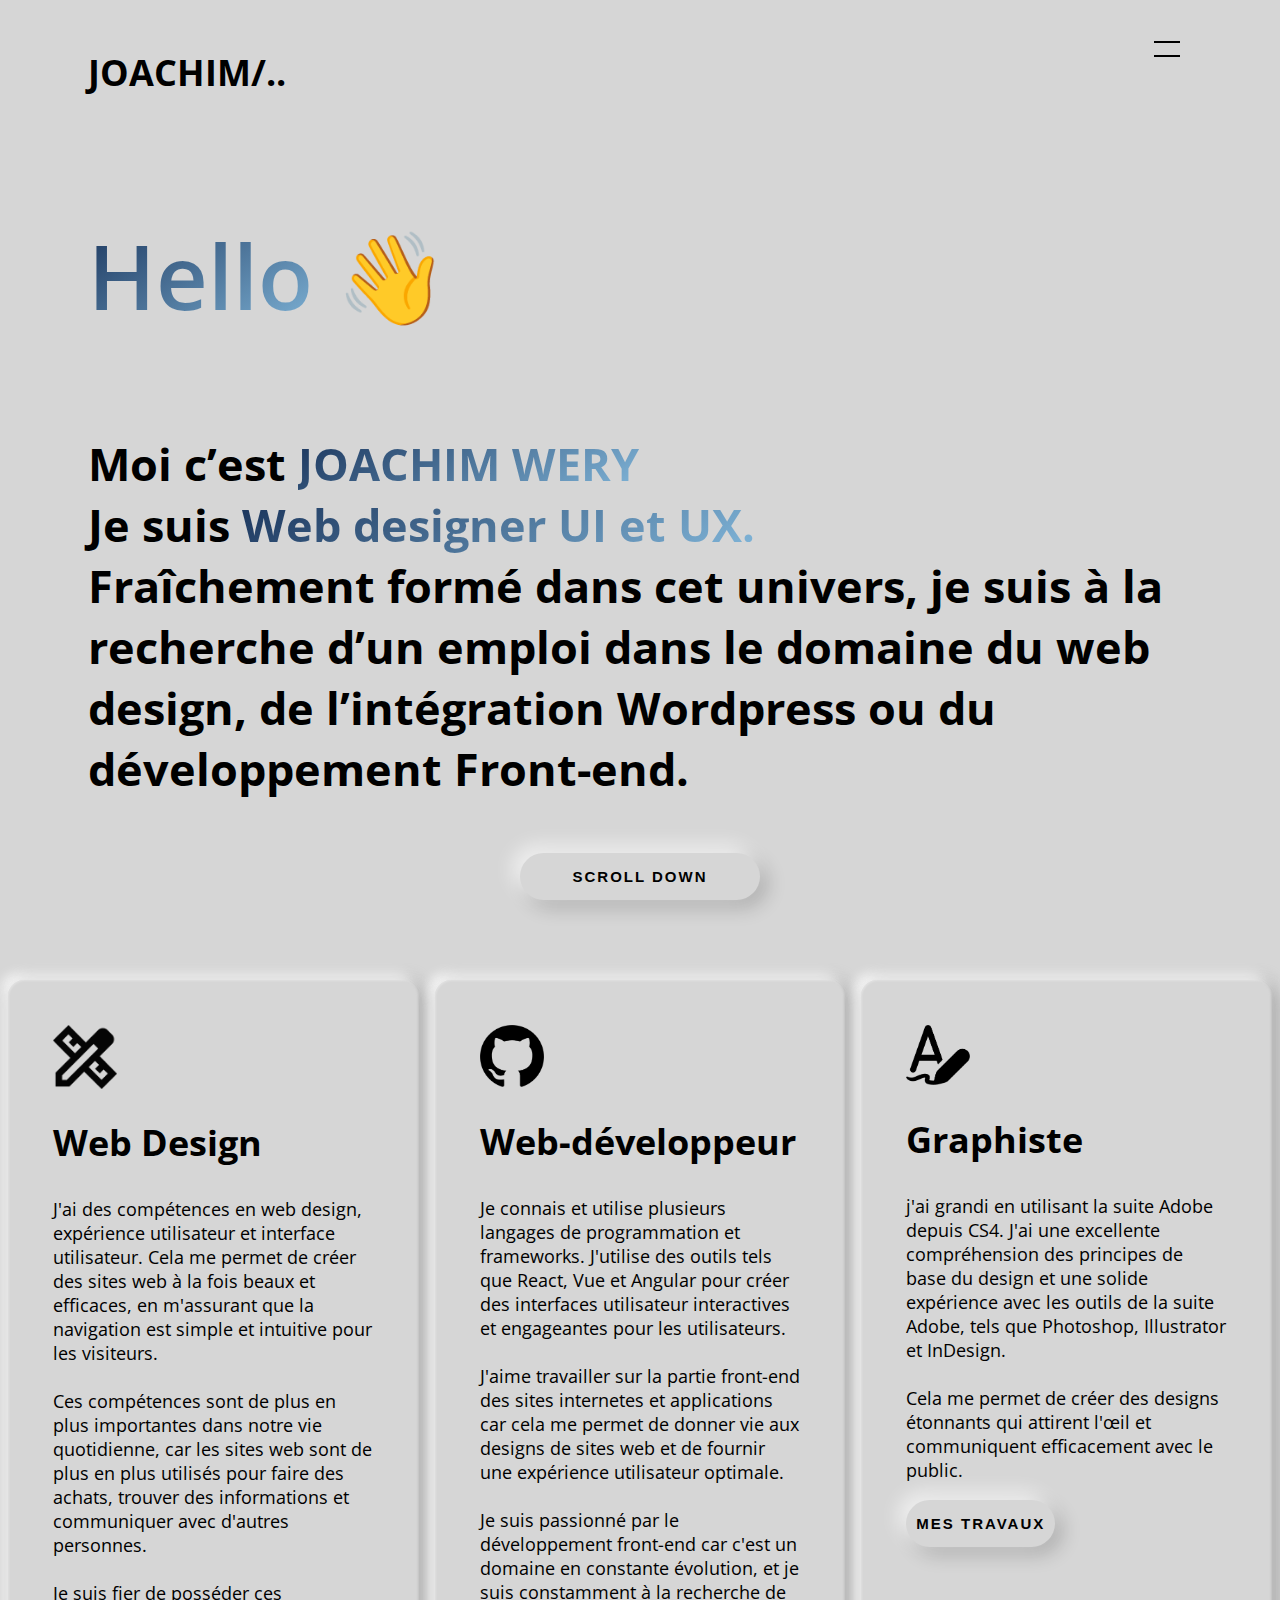
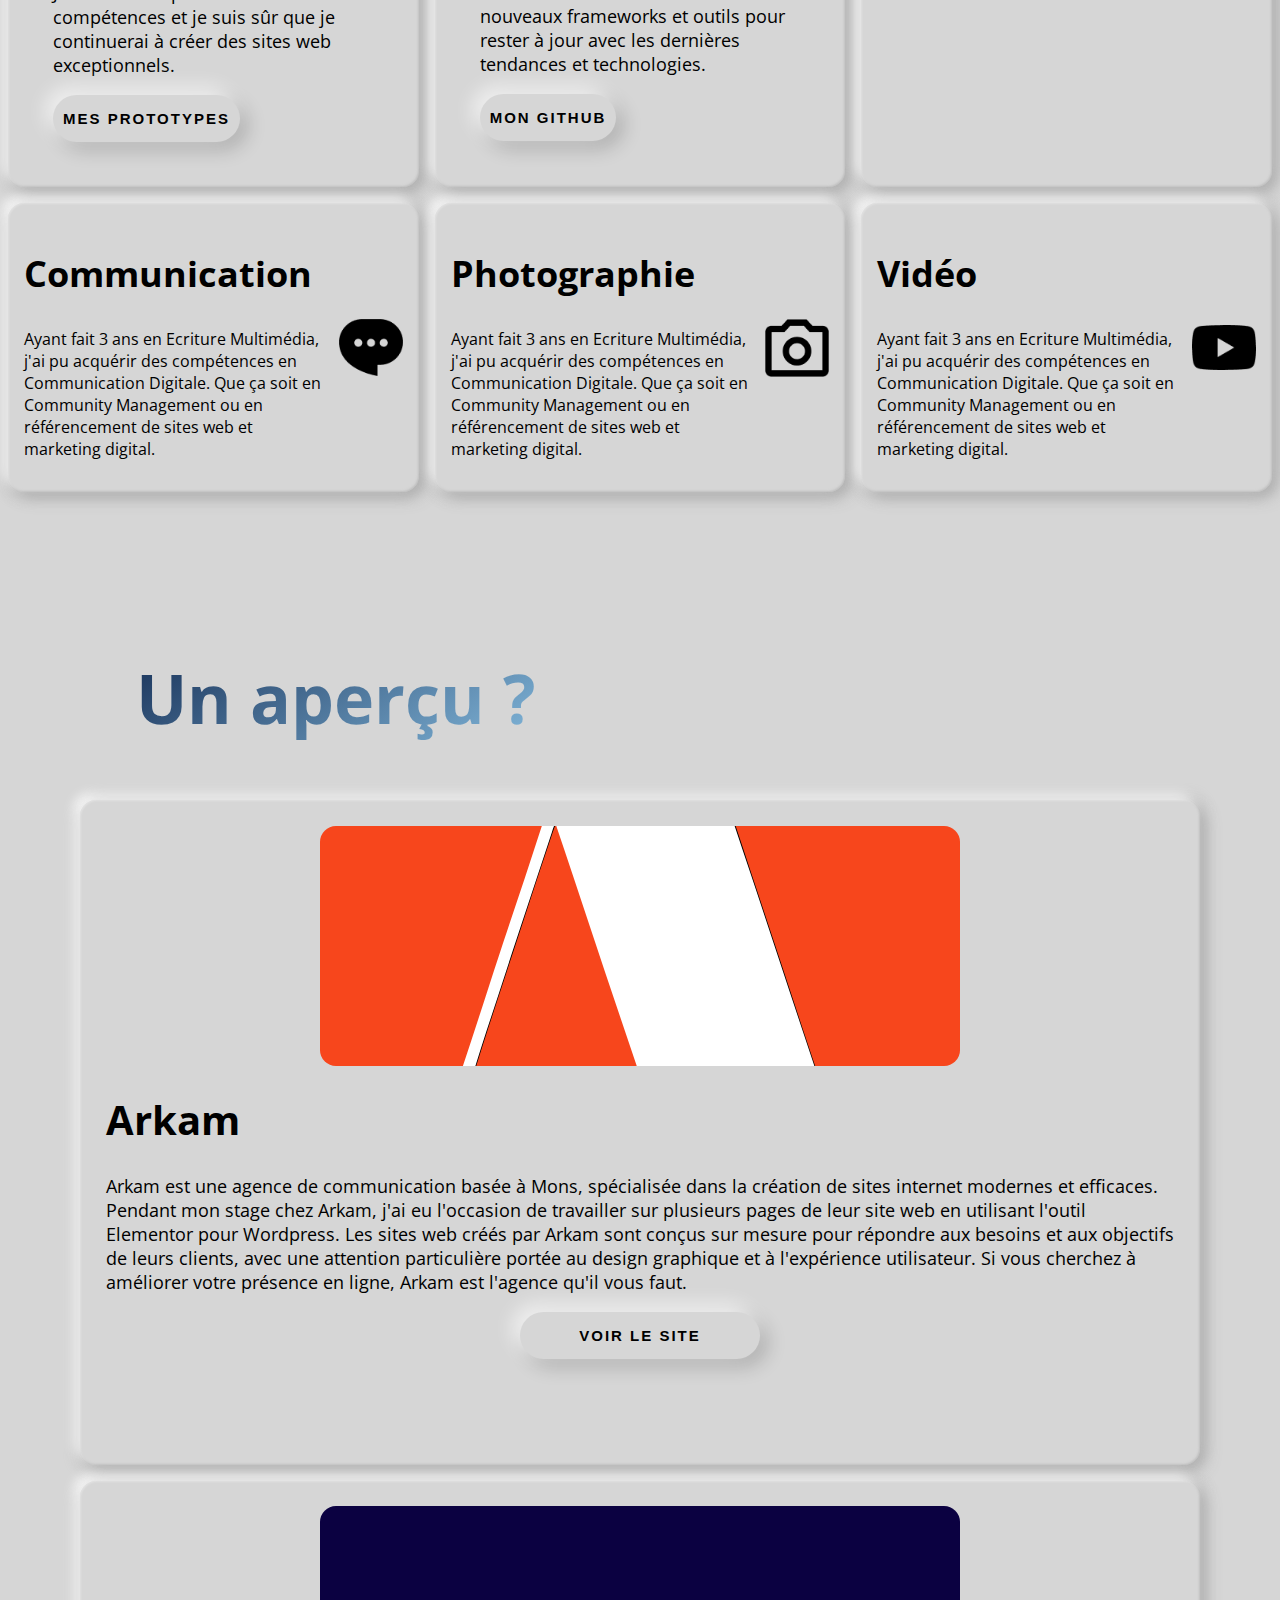
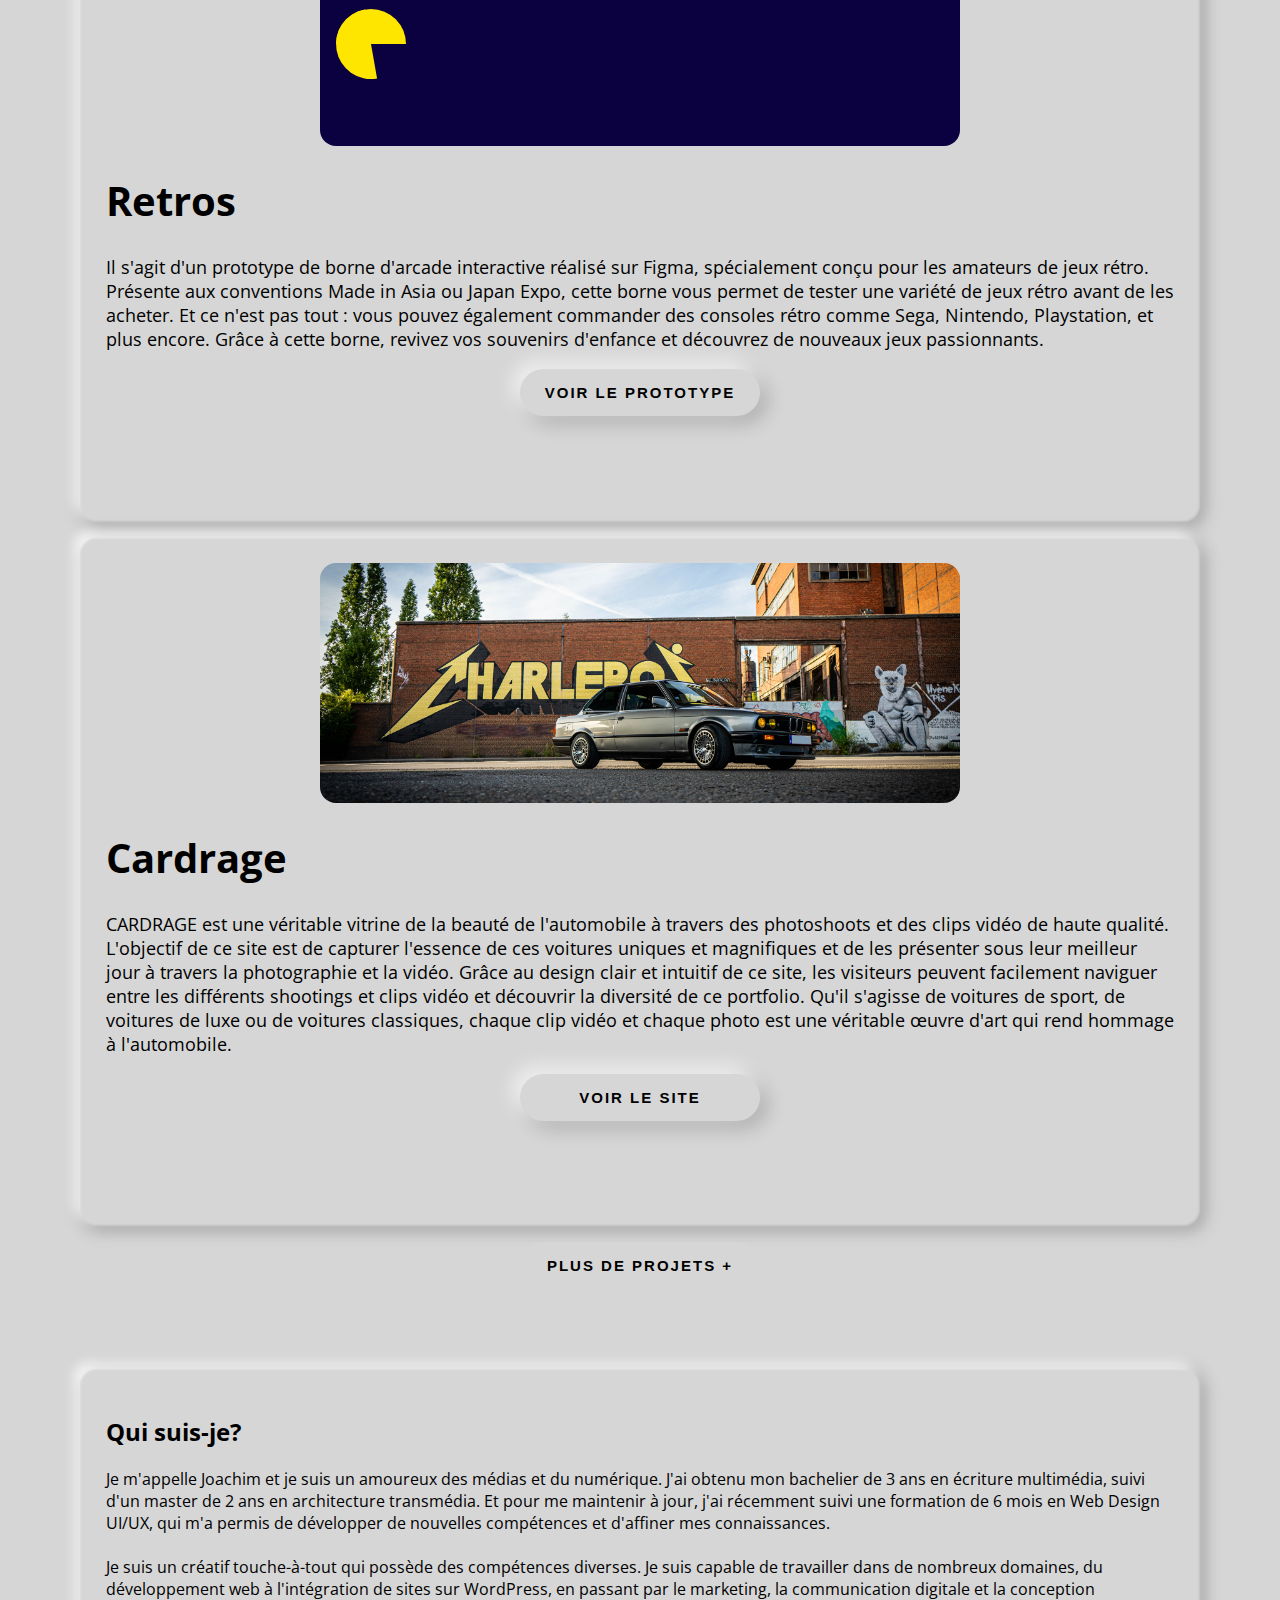
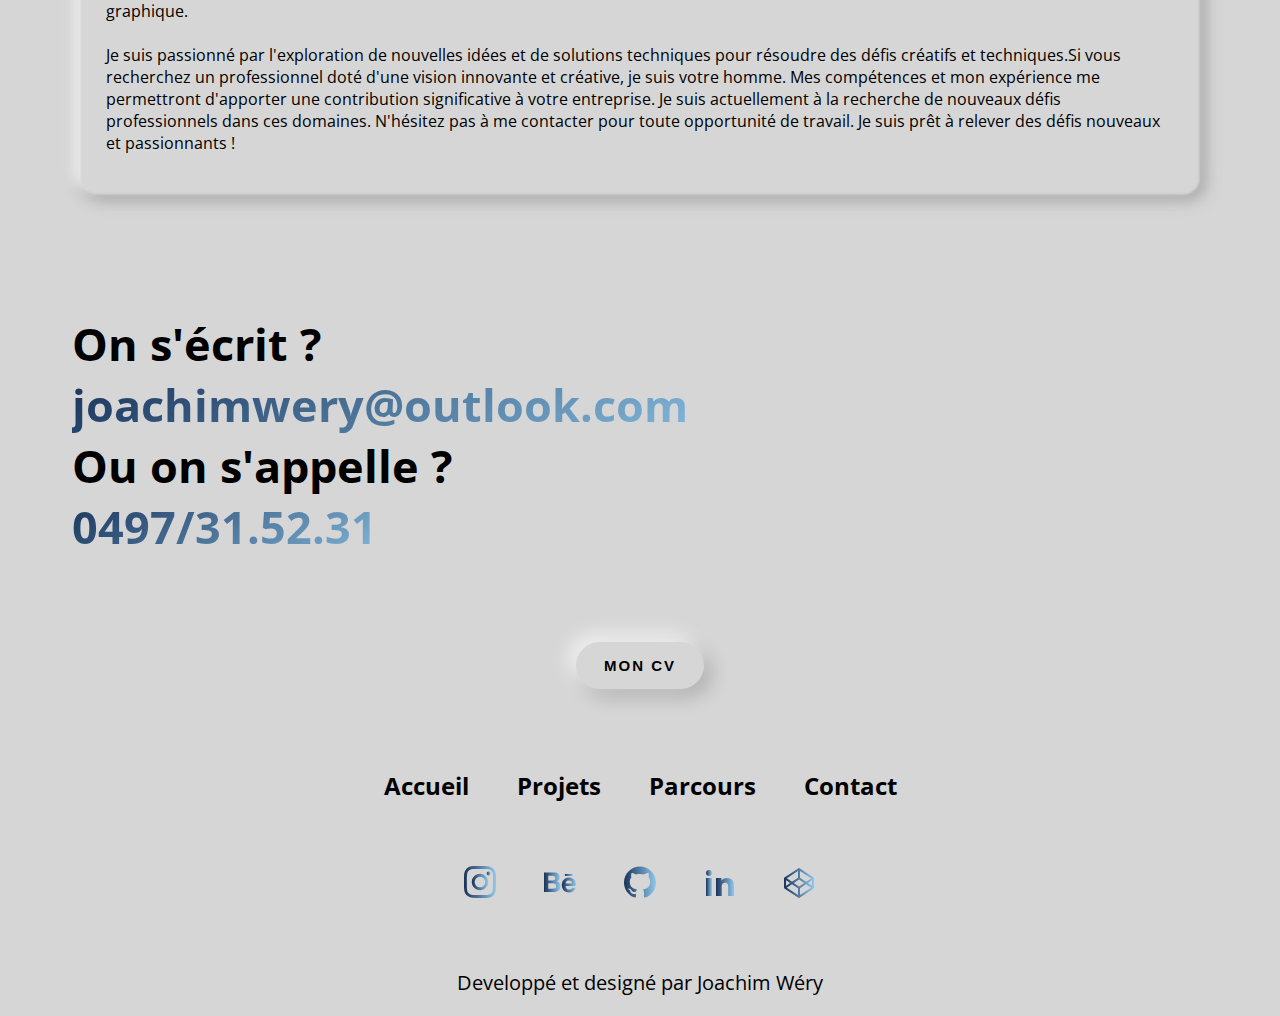
==== commit c9597ccc: "Fin formulaire" ====
--- a/index.html
+++ b/index.html
@@ -25,8 +25,13 @@
             <nav class="main-nav">
               <ul>
                 <li>
+                  <a href="index.html">
+                      Accueil
+                  </a>
+                </li>
+                <li>
                   <a href="projets.html">
-                    Réalisations
+                    Projets
                   </a>
                 </li>
                 
@@ -35,12 +40,6 @@
                     Parcours
                   </a>
                 </li>
-
-                <li>
-                    <a href="propos.html">
-                        A propos
-                    </a>
-                  </li>
 
                 <li>
                     <a href="contact.html">
@@ -102,19 +101,19 @@
                 <img class="icon" src="img/Vector.png">
                 <h2>Web Design</h2>
                 <p>J'ai des compétences en web design, expérience utilisateur et interface utilisateur. Cela me permet de créer des sites web à la fois beaux et efficaces, en m'assurant que la navigation est simple et intuitive pour les visiteurs. <br><br>Ces compétences sont de plus en plus importantes dans notre vie quotidienne, car les sites web sont de plus en plus utilisés pour faire des achats, trouver des informations et communiquer avec d'autres personnes. <br><br>Je suis fier de posséder ces compétences et je suis sûr que je continuerai à créer des sites web exceptionnels.</p>
-                <button class="btn_skill">Mes Prototypes</button>
+                <a href="projets.html"><button class="btn_skill">Mes Prototypes</button></a>
             </div>
             <div class="webdev">
                 <img class="icon" src="img/git.png">
                 <h2>Web-développeur</h2>
-                <p> Je connais et utilise plusieurs langages de programmation et frameworks. J'utilise des outils tels que React, Vue et Angular pour créer des interfaces utilisateur interactives et engageantes pour les utilisateurs. <br><br> J'aime travailler sur le front-end car cela me permet de donner vie aux designs de sites web et de fournir une expérience utilisateur optimale. Je suis passionné par le développement front-end car c'est un domaine en constante évolution, et je suis constamment à la recherche de nouveaux frameworks et outils pour rester à jour avec les dernières tendances et technologies.</p>
-                <button class="btn_skill">Mon Github</button>
+                <p> Je connais et utilise plusieurs langages de programmation et frameworks. J'utilise des outils tels que React, Vue et Angular pour créer des interfaces utilisateur interactives et engageantes pour les utilisateurs. <br><br> J'aime travailler sur la partie front-end des sites internetes et applications car cela me permet de donner vie aux designs de sites web et de fournir une expérience utilisateur optimale. <br><br> Je suis passionné par le développement front-end car c'est un domaine en constante évolution, et je suis constamment à la recherche de nouveaux frameworks et outils pour rester à jour avec les dernières tendances et technologies.</p>
+                <a href="https://github.com/JoatypeR"><button class="btn_skill">Mon Github</button></a>
             </div>
             <div class="graphist">
                 <img class="icon" src="img/dessin.png">
                 <h2>Graphiste</h2>
                 <p> j'ai grandi en utilisant la suite Adobe depuis CS4. J'ai une excellente compréhension des principes de base du design et une solide expérience avec les outils de la suite Adobe, tels que Photoshop, Illustrator et InDesign. <br><br> Cela me permet de créer des designs étonnants qui attirent l'œil et communiquent efficacement avec le public.</p>
-                <button class="btn_skill">Mes travaux</button>
+                <a href="projets.html#ancre"><button class="btn_skill">Mes travaux</button></a>
             </div>
         </div>
         <div class="skill_2">
@@ -156,7 +155,7 @@
             <p>Arkam est une agence de communication basée à Mons, spécialisée dans la création de sites internet modernes et efficaces. Pendant mon stage chez Arkam, j'ai eu l'occasion de travailler sur plusieurs pages de leur site web en utilisant l'outil Elementor pour Wordpress. Les sites web créés par Arkam sont conçus sur mesure pour répondre aux besoins et aux objectifs de leurs clients, avec une attention particulière portée au design graphique et à l'expérience utilisateur. Si vous cherchez à améliorer votre présence en ligne, Arkam est l'agence qu'il vous faut.</p>
             <div class="button">
             
-              <a href="#ancre"> <button class="btn">VOIR LE SITE</button></a>
+              <a href="https://www.arkam.be"> <button class="btn">VOIR LE SITE</button></a>
               </div>
             </div>
               <div class="projects_items">
@@ -167,7 +166,7 @@
                 <h1>Retros</h1>
                 <p>Il s'agit d'un prototype de borne d'arcade interactive réalisé sur Figma, spécialement conçu pour les amateurs de jeux rétro. Présente aux conventions Made in Asia ou Japan Expo, cette borne vous permet de tester une variété de jeux rétro avant de les acheter. Et ce n'est pas tout : vous pouvez également commander des consoles rétro comme Sega, Nintendo, Playstation, et plus encore. Grâce à cette borne, revivez vos souvenirs d'enfance et découvrez de nouveaux jeux passionnants.</p>
                 <div class="button">
-                  <a href="#ancre"> <button class="btn">VOIR LE PROTOTYPE</button></a>
+                  <a href="https://www.figma.com/proto/tZ9EUdv9qtrTrFiYEopOg8/Borne-arcade?page-id=370%3A2824&node-id=370-7586&viewport=2591%2C1949%2C0.11&scaling=scale-down&starting-point-node-id=370%3A7586"> <button class="btn">VOIR LE PROTOTYPE</button></a>
                   </div>
                 </div>
                 <div class="projects_items">  
@@ -175,7 +174,7 @@
             <h1>Cardrage</h1>
             <p>CARDRAGE est une véritable vitrine de la beauté de l'automobile à travers des photoshoots et des clips vidéo de haute qualité. L'objectif de ce site est de capturer l'essence de ces voitures uniques et magnifiques et de les présenter sous leur meilleur jour à travers la photographie et la vidéo. Grâce au design clair et intuitif de ce site, les visiteurs peuvent facilement naviguer entre les différents shootings et clips vidéo et découvrir la diversité de ce portfolio. Qu'il s'agisse de voitures de sport, de voitures de luxe ou de voitures classiques, chaque clip vidéo et chaque photo est une véritable œuvre d'art qui rend hommage à l'automobile.</p>
             <div class="button">
-              <a href="#ancre"> <button class="btn">VOIR LE SITE</button></a>
+              <a href="https://www.cardrage.be"> <button class="btn">VOIR LE SITE</button></a>
               </div>
               </div>
       </div>
@@ -207,21 +206,21 @@
 </div>
 <div class="button">
             
-  <a href="#ancre"> <button class="btn2">Mon CV</button></a>
+  <a href=""> <button class="btn2">Mon CV</button></a>
   </div>
     </main>
     <footer>
         <div class="social">
+          <a href="index.html">
+            Accueil
+          </a>
             <a href="projets.html">
-            Réalisations
+            Projets
             </a>
             <a href="parcours.html">
               Parcours
             </a>
-            <a href="propos.html">
-              A propos
-            </a>
-            <a href="contact">
+            <a href="contact.html">
               Contact
             </a>
             
--- a/style.css
+++ b/style.css
@@ -1,5 +1,6 @@
+@charset "UTF-8";
 @import url("https://fonts.googleapis.com/css2?family=Open+Sans:ital,wght@0,300;0,400;0,500;0,600;0,700;0,800;1,300;1,400;1,500;1,600;1,700;1,800&display=swap");
-@import url(https://fonts.googleapis.com/css?family=Montserrat:300,400,500,700);
+@import url("https://fonts.googleapis.com/css?family=Montserrat:300,400,500,700");
 * {
   box-sizing: border-box;
   outline: none;
@@ -8,24 +9,24 @@
 body {
   display: block;
 }
+
 @media (max-width: 48rem) {
   body {
     width: 90vw;
     justify-content: center;
   }
 }
-
 #header {
   padding: 5rem;
   padding-top: 1rem;
   padding-bottom: 1rem;
 }
+
 @media (max-width: 48rem) {
   #header {
     padding: 0;
   }
 }
-
 html {
   scroll-behavior: smooth;
   scroll-padding-top: 50px;
@@ -33,20 +34,26 @@
 }
 
 .slug {
-  font-family: "Open-sans", sans-serif;
+  font-family: "Open Sans", sans-serif;
   font-size: 2vh;
 }
+
 .slug h1 {
   text-decoration: none;
   color: #000000;
 }
+
 @media (max-width: 48rem) {
   .slug {
     font-size: 1.5vh;
     margin-top: 3rem;
   }
 }
-
+/* Propriétés */
+/* Menu Nav */
+/* Hero page */
+/* Pacman */
+/*début menu hamburger */
 #menu:after {
   content: "";
   background-image: url("img/paper_1.png");
@@ -72,7 +79,7 @@
   visibility: hidden;
   width: 100%;
   z-index: 1100;
-  font-family: "Open-sans", sans-serif;
+  font-family: "Open Sans", sans-serif;
 }
 @keyframes grain {
   0%, 100% {
@@ -402,26 +409,26 @@
 
 .hero h1 {
   font-size: 10vh;
-  font-family: "Open-sans", sans-serif;
+  font-family: "Open Sans", sans-serif;
   font-weight: 700;
 }
 @media (max-width: 48rem) {
   .hero h1 {
     font-size: 3rem;
-    font-family: "Open-sans", sans-serif;
+    font-family: "Open Sans", sans-serif;
     font-weight: 700;
   }
 }
 
 .hero h2 {
   font-size: 5vh;
-  font-family: "Open-sans", sans-serif;
+  font-family: "Open Sans", sans-serif;
   font-weight: 700;
 }
 @media (max-width: 48rem) {
   .hero h2 {
     font-size: 30px;
-    font-family: "Open-sans", sans-serif;
+    font-family: "Open Sans", sans-serif;
     font-weight: 500;
     width: 90vw;
   }
@@ -457,7 +464,7 @@
 
 .skill h2 {
   font-size: 4vh;
-  font-family: "Open-sans", sans-serif;
+  font-family: "Open Sans", sans-serif;
   font-weight: 700;
   flex-grow: 1;
   flex-basis: 30%;
@@ -465,7 +472,7 @@
 
 .skill p {
   font-size: 18px;
-  font-family: "Open-sans", sans-serif;
+  font-family: "Open Sans", sans-serif;
   font-weight: 400;
   flex-grow: 1;
   flex-basis: 50%;
@@ -515,7 +522,7 @@
 
 .skill_2 h2 {
   font-size: 4vh;
-  font-family: "Open-sans", sans-serif;
+  font-family: "Open Sans", sans-serif;
   font-weight: 700;
   flex-grow: 1;
   flex-basis: auto;
@@ -523,7 +530,7 @@
 
 .skill_2 p {
   font-size: 18;
-  font-family: "Open-sans", sans-serif;
+  font-family: "Open Sans", sans-serif;
   font-weight: 400;
   flex-basis: auto;
 }
@@ -575,7 +582,7 @@
   }
 }
 .appercu h2 {
-  font-family: "Open-sans", sans-serif;
+  font-family: "Open Sans", sans-serif;
 }
 @media (max-width: 48rem) {
   .appercu h2 {
@@ -594,12 +601,12 @@
   max-width: 1920px;
 }
 .projects h1 {
-  font-family: "Open-sans", sans-serif;
+  font-family: "Open Sans", sans-serif;
   font-size: 2.5rem;
 }
 .projects p {
   font-size: 2vh;
-  font-family: "Open-sans", sans-serif;
+  font-family: "Open Sans", sans-serif;
   font-weight: 400;
   flex-basis: auto;
   max-width: 1920px;
@@ -765,7 +772,7 @@
   max-width: 70rem;
   flex: 1;
   gap: 1rem;
-  font-family: "Open-sans", sans-serif;
+  font-family: "Open Sans", sans-serif;
 }
 @media (max-width: 48rem) {
   .propos {
@@ -787,7 +794,7 @@
   flex: 1;
   gap: 1rem;
   align-content: baseline;
-  font-family: "Open-sans", sans-serif;
+  font-family: "Open Sans", sans-serif;
 }
 @media (max-width: 48rem) {
   .projects_items {
@@ -818,27 +825,27 @@
 
 .hero2 h1 {
   font-size: 10vh;
-  font-family: "Open-sans", sans-serif;
+  font-family: "Open Sans", sans-serif;
   font-weight: 700;
 }
 @media (max-width: 48rem) {
   .hero2 h1 {
     margin-top: 20rem;
     font-size: 4rem;
-    font-family: "Open-sans", sans-serif;
+    font-family: "Open Sans", sans-serif;
     font-weight: 700;
   }
 }
 
 .hero2 h2 {
   font-size: 5vh;
-  font-family: "Open-sans", sans-serif;
+  font-family: "Open Sans", sans-serif;
   font-weight: 700;
 }
 @media (max-width: 48rem) {
   .hero2 h2 {
     font-size: 30px;
-    font-family: "Open-sans", sans-serif;
+    font-family: "Open Sans", sans-serif;
     font-weight: 500;
     width: 70vw;
   }
@@ -847,7 +854,7 @@
 .social {
   display: flex;
   justify-content: center;
-  font-family: "Open-sans", sans-serif;
+  font-family: "Open Sans", sans-serif;
   font-weight: 700;
   font-size: 1.5rem;
   margin: 4rem 1rem 4rem 1rem;
@@ -884,7 +891,7 @@
 }
 
 .copy {
-  font-family: "Open-sans", sans-serif;
+  font-family: "Open Sans", sans-serif;
   font-size: 20px;
   text-align: center;
 }
@@ -904,7 +911,7 @@
   width: 70rem;
   flex: 1;
   gap: 1rem;
-  font-family: "Open-sans", sans-serif;
+  font-family: "Open Sans", sans-serif;
 }
 @media (max-width: 48rem) {
   .propos2 {
@@ -1050,7 +1057,7 @@
   margin-bottom: 1rem;
 }
 .video-item h2 {
-  font-family: "Open-sans", sans-serif;
+  font-family: "Open Sans", sans-serif;
 }
 @media (max-width: 48rem) {
   .video-item {
@@ -1071,7 +1078,7 @@
 
 .parcours h1 {
   font-size: 3rem;
-  font-family: "Open-sans", sans-serif;
+  font-family: "Open Sans", sans-serif;
   font-weight: 700;
   margin-left: 4.5rem;
 }
@@ -1080,7 +1087,7 @@
     font-size: 20px;
     margin-top: 10rem;
     font-size: 4rem;
-    font-family: "Open-sans", sans-serif;
+    font-family: "Open Sans", sans-serif;
     font-weight: 700;
   }
 }
@@ -1144,20 +1151,20 @@
 
 .timeline-content h3 {
   margin-top: 5px;
-  font-family: "Open-sans", sans-serif;
+  font-family: "Open Sans", sans-serif;
   margin-bottom: 5px;
   font-size: 25px;
   font-weight: 500;
 }
 
 .timeline-content span {
-  font-family: "Open-sans", sans-serif;
+  font-family: "Open Sans", sans-serif;
   font-size: 15px;
   color: #a4a4a4;
 }
 
 .timeline-content p {
-  font-family: "Open-sans", sans-serif;
+  font-family: "Open Sans", sans-serif;
   font-size: 14px;
   line-height: 1.5em;
   word-spacing: 1px;
@@ -1180,4 +1187,23 @@
     float: none;
     direction: ltr;
   }
+}
+.form {
+  display: flex;
+  flex-wrap: wrap;
+  justify-content: center;
+  border-radius: 16px;
+  background-color: rgb(214, 214, 214);
+  box-shadow: -6px 6px 12px rgba(171, 171, 171, 0.2), 6px -6px 12px rgba(171, 171, 171, 0.2), -6px -6px 12px rgba(255, 255, 255, 0.9), 6px 6px 15px rgba(171, 171, 171, 0.9), inset 1px 1px 2px rgba(255, 255, 255, 0.3), inset -1px -1px 2px rgba(171, 171, 171, 0.5);
+  width: 50%;
+  margin: 0 auto;
+  margin-bottom: 2rem;
+  padding: 15px;
+  padding-left: auto;
+  padding-right: auto;
+}
+@media (max-width: 48rem) {
+  .form {
+    width: 95vw;
+  }
 }/*# sourceMappingURL=style.css.map */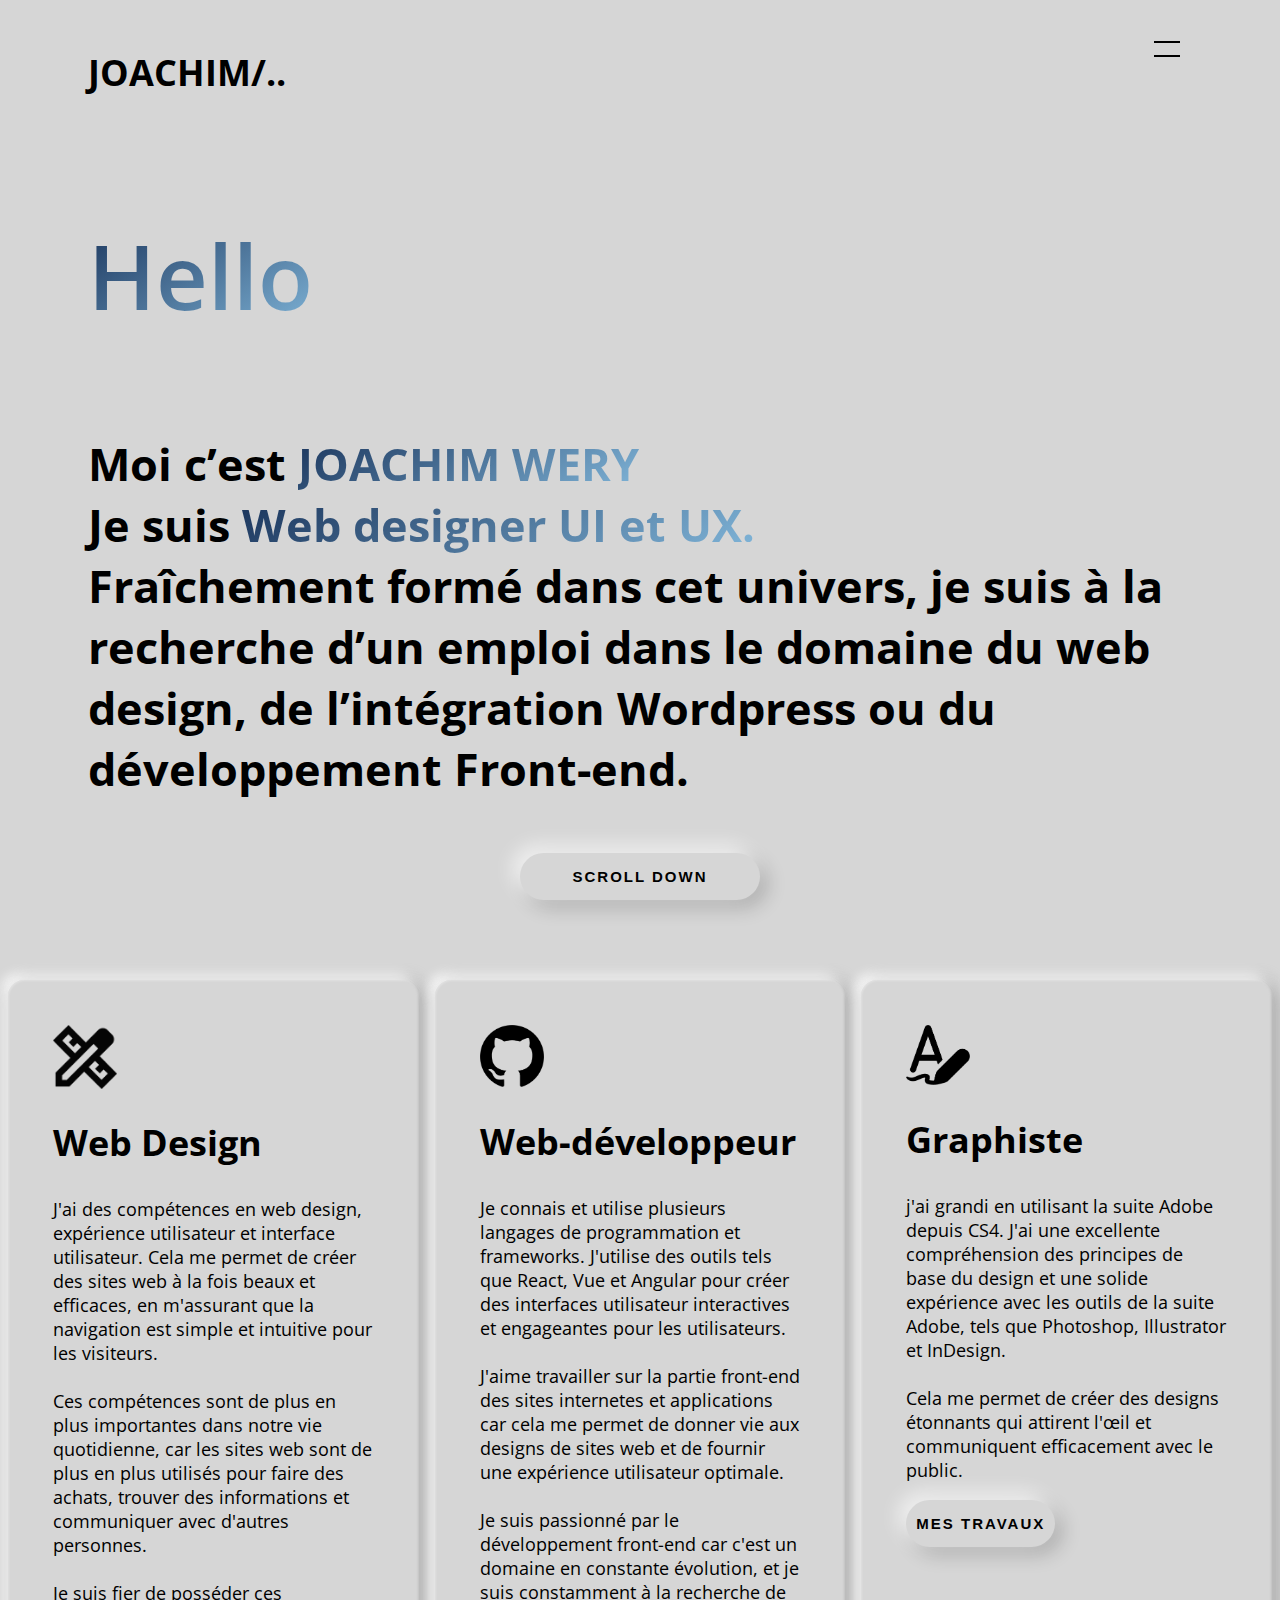
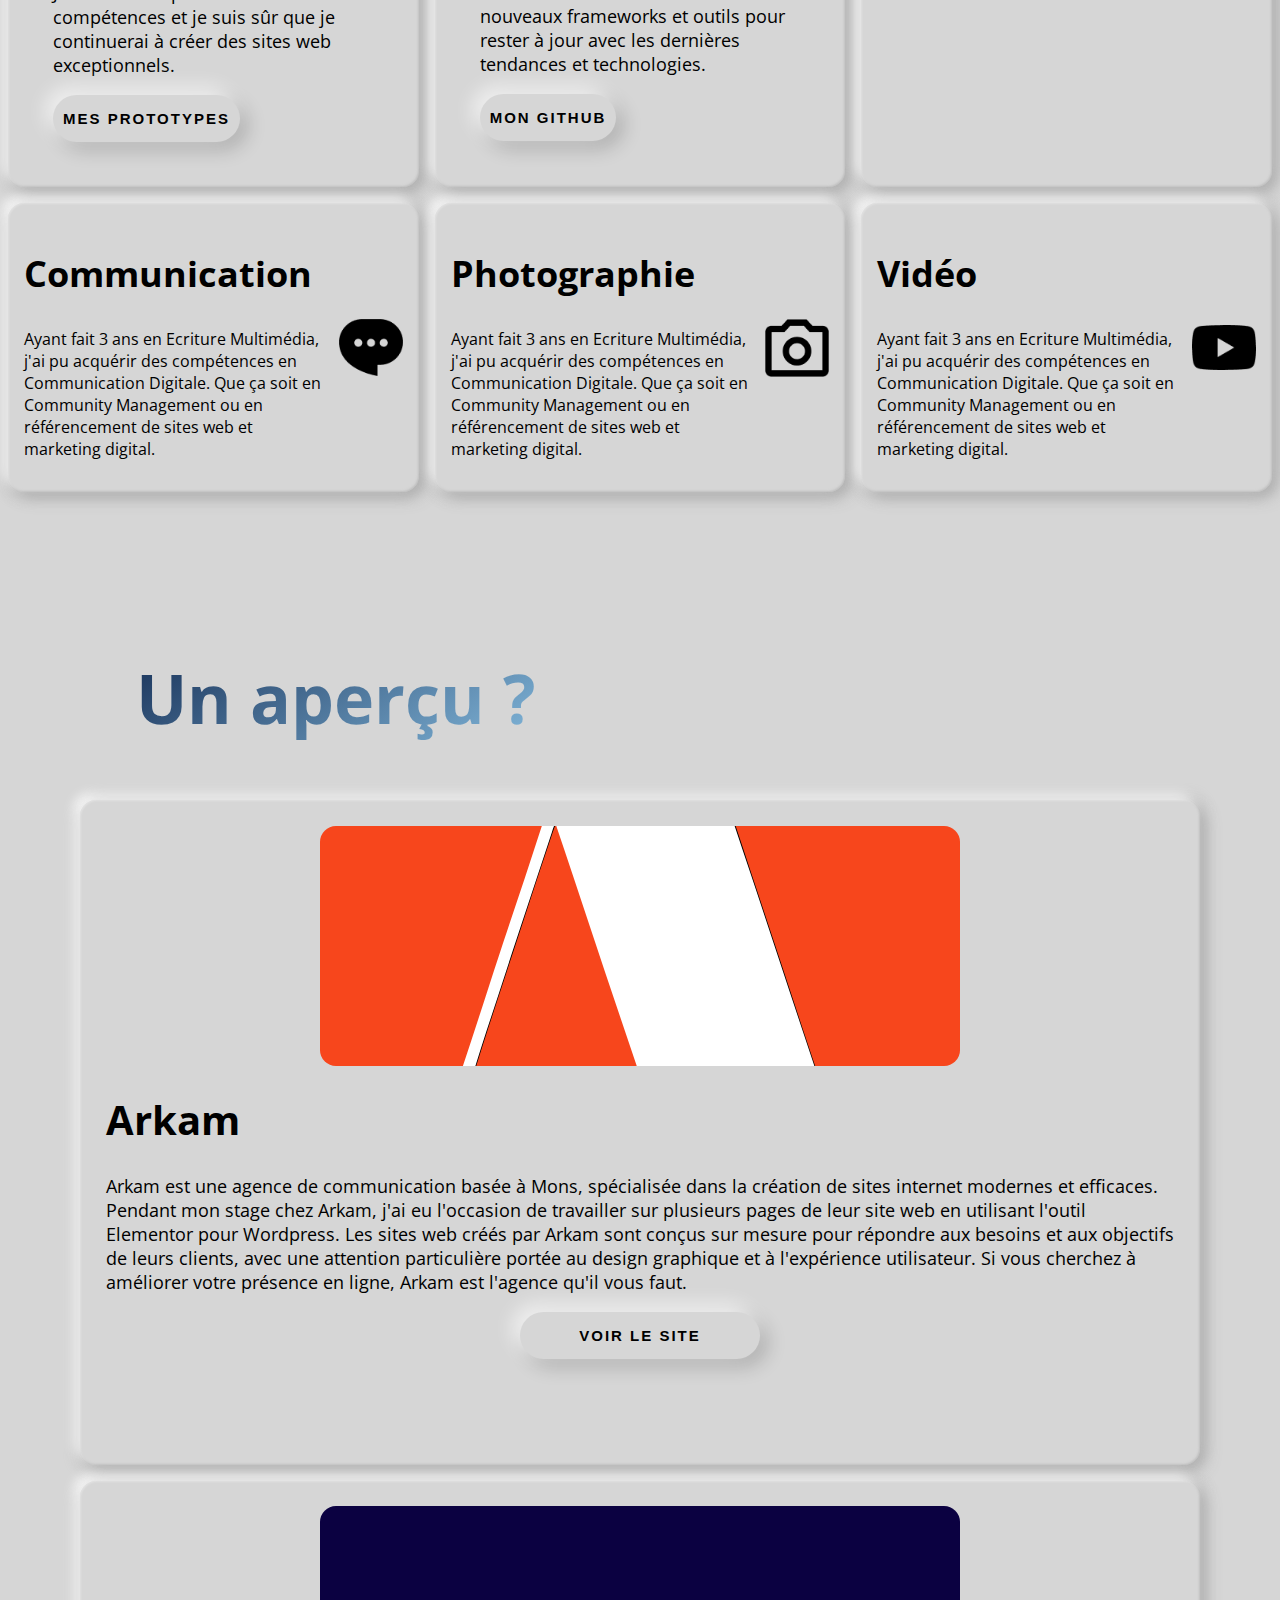
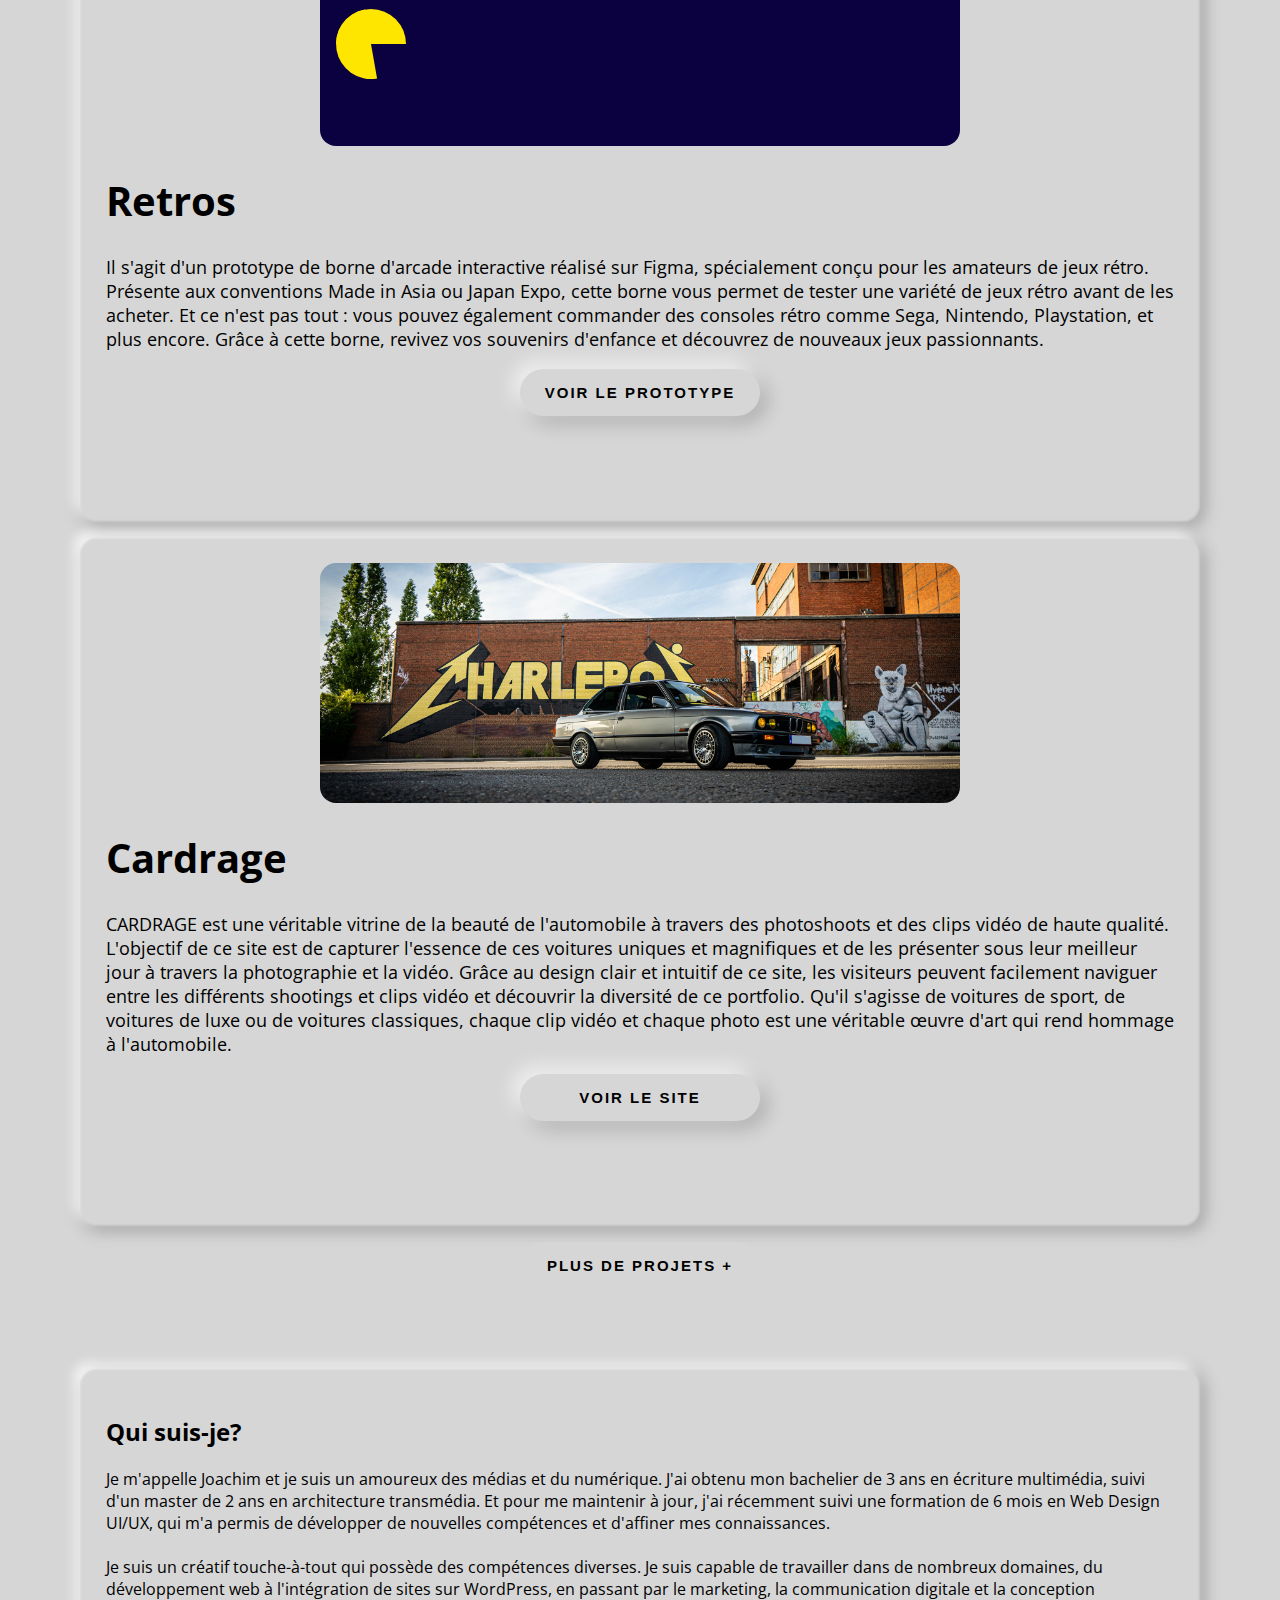
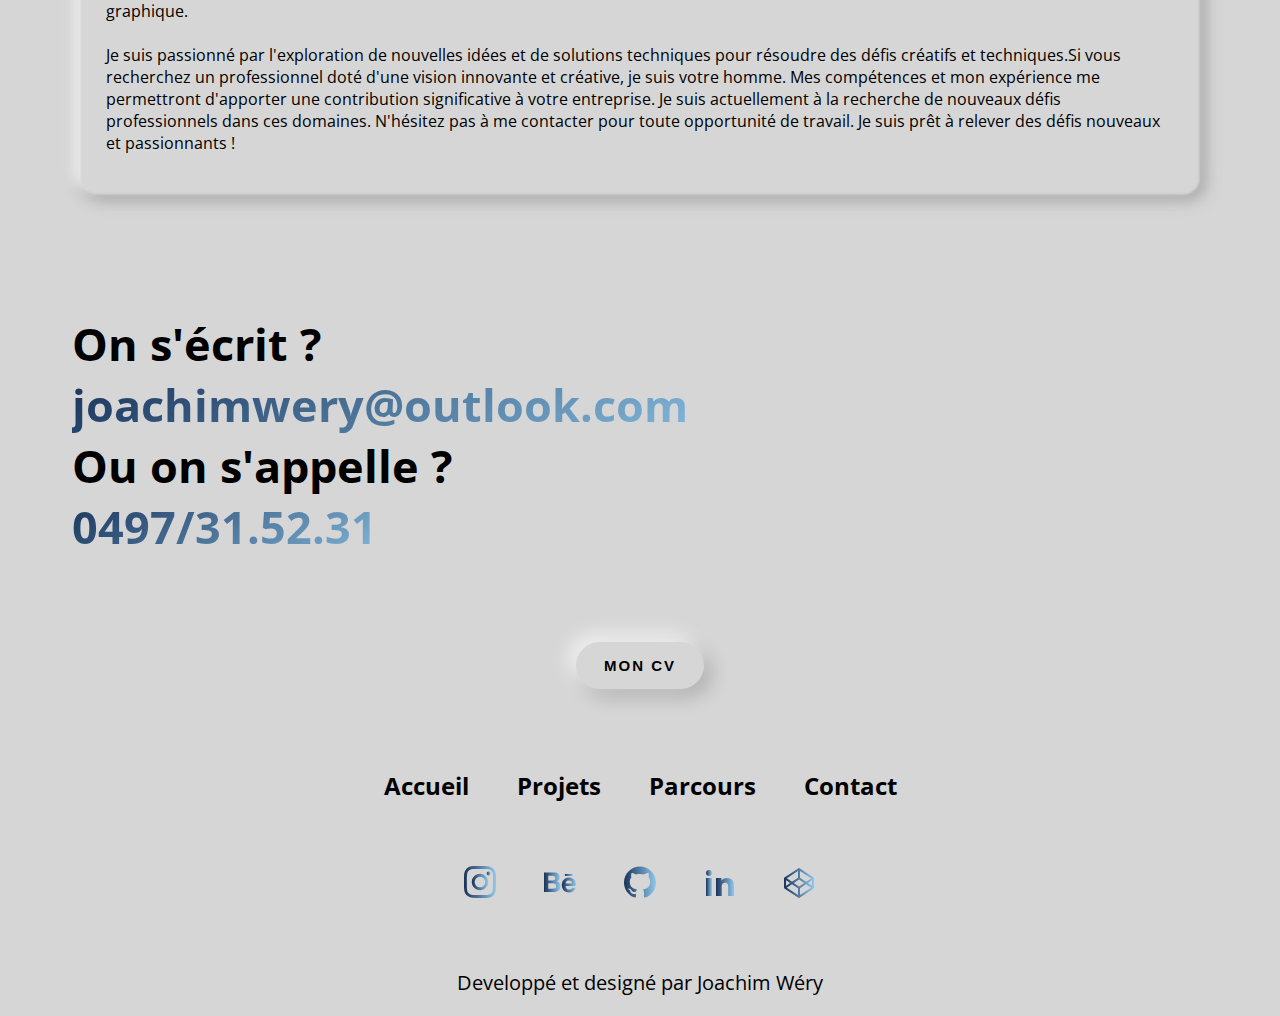
==== commit 8fcdb48c: "Corrections mineures" ====
--- a/index.html
+++ b/index.html
@@ -81,7 +81,7 @@
             </footer>
           </div>
         <div class="hero">
-            <h1><span>Hello</span>  👋</h1>
+            <h1><span>Hello</span></h1>
             <h2>Moi c’est <span>JOACHIM WERY</span><br>
                 Je suis <span>Web designer UI et UX.</span><br>
                 Fraîchement formé dans cet univers,
@@ -200,8 +200,8 @@
 
 <div class="hero2">
   
-       <h2> On s'écrit ?<br> <span>joachimwery@outlook.com</span><br>
-        Ou on s'appelle ?<br> <span>0497/31.52.31</span></h2>
+       <h2> On s'écrit ?<br> <a href="mailto:joachimwery@outlook.com"><span>joachimwery@outlook.com</span></a><br>
+        Ou on s'appelle ?<br> <a href="tél:0497315231"><span>0497/31.52.31</span></a></h2>
        
 </div>
 <div class="button">
--- a/style.css
+++ b/style.css
@@ -1195,7 +1195,7 @@
   border-radius: 16px;
   background-color: rgb(214, 214, 214);
   box-shadow: -6px 6px 12px rgba(171, 171, 171, 0.2), 6px -6px 12px rgba(171, 171, 171, 0.2), -6px -6px 12px rgba(255, 255, 255, 0.9), 6px 6px 15px rgba(171, 171, 171, 0.9), inset 1px 1px 2px rgba(255, 255, 255, 0.3), inset -1px -1px 2px rgba(171, 171, 171, 0.5);
-  width: 50%;
+  max-width: 50%;
   margin: 0 auto;
   margin-bottom: 2rem;
   padding: 15px;
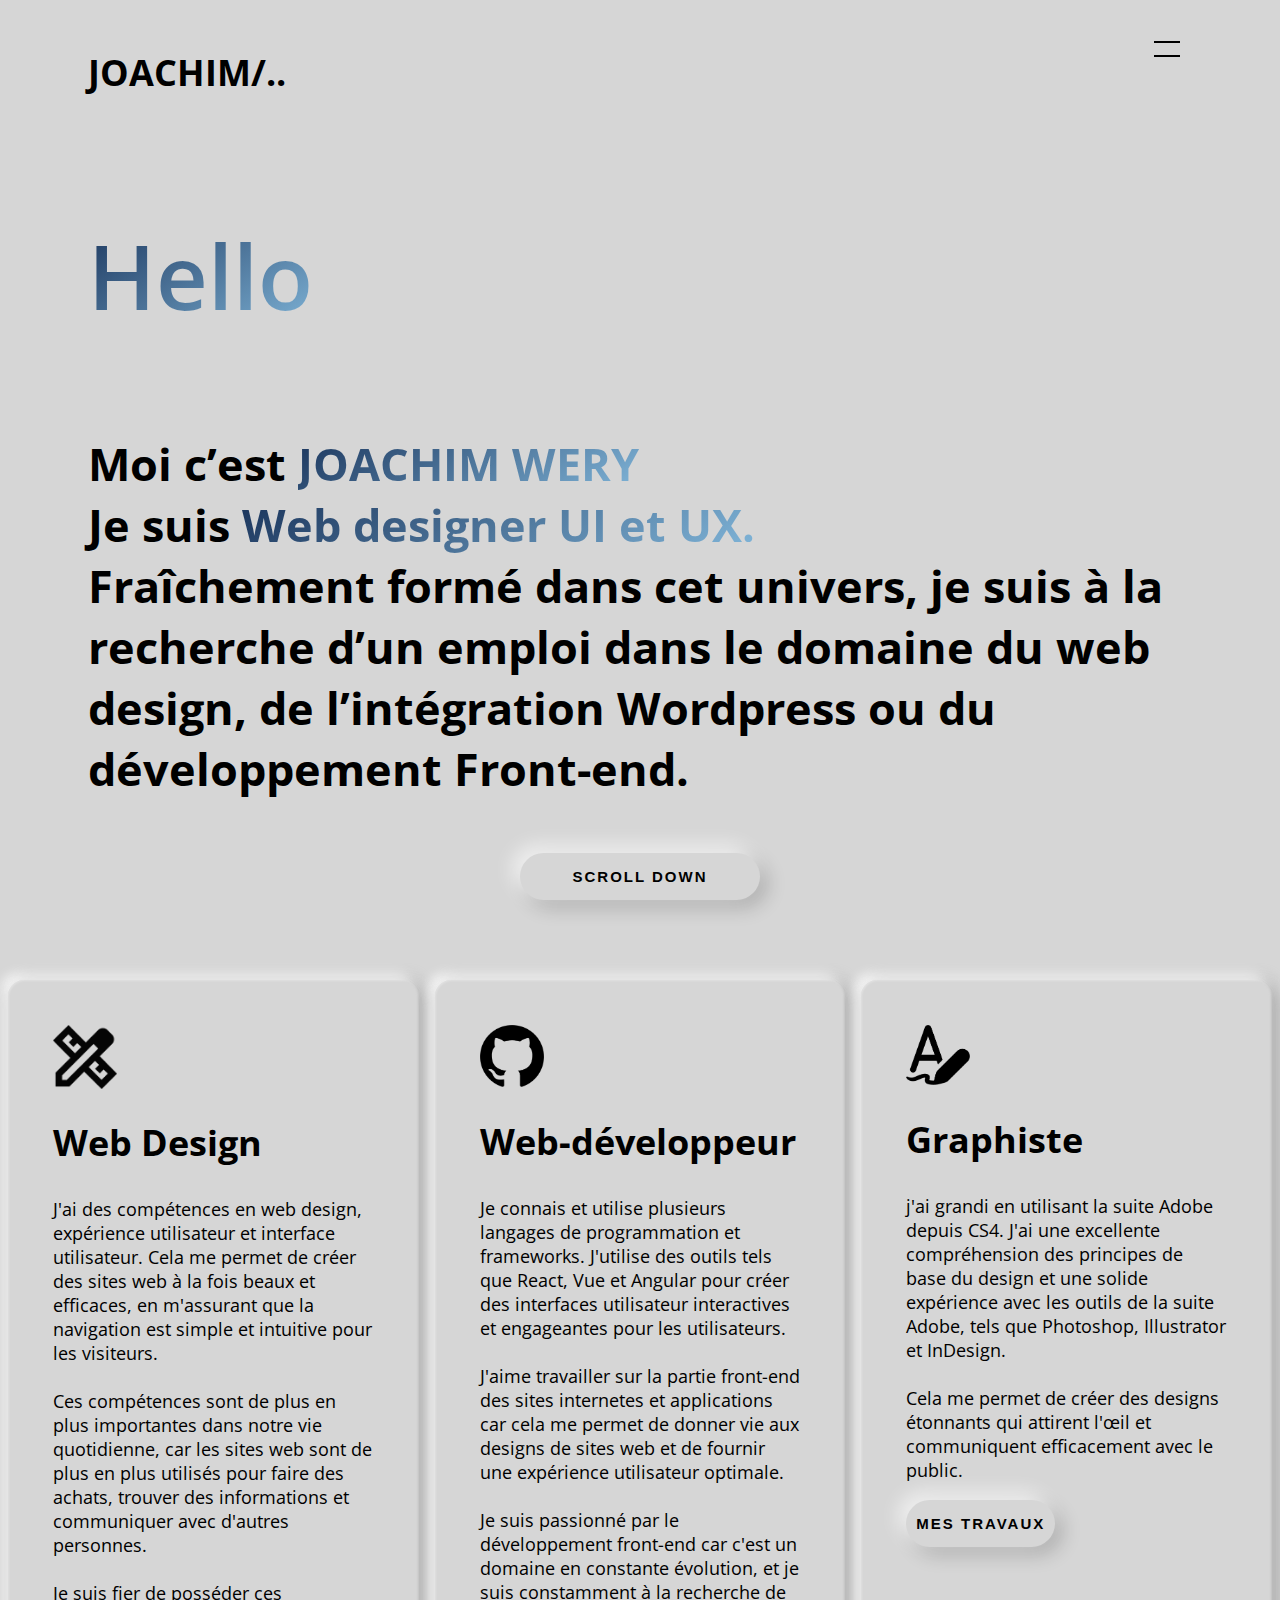
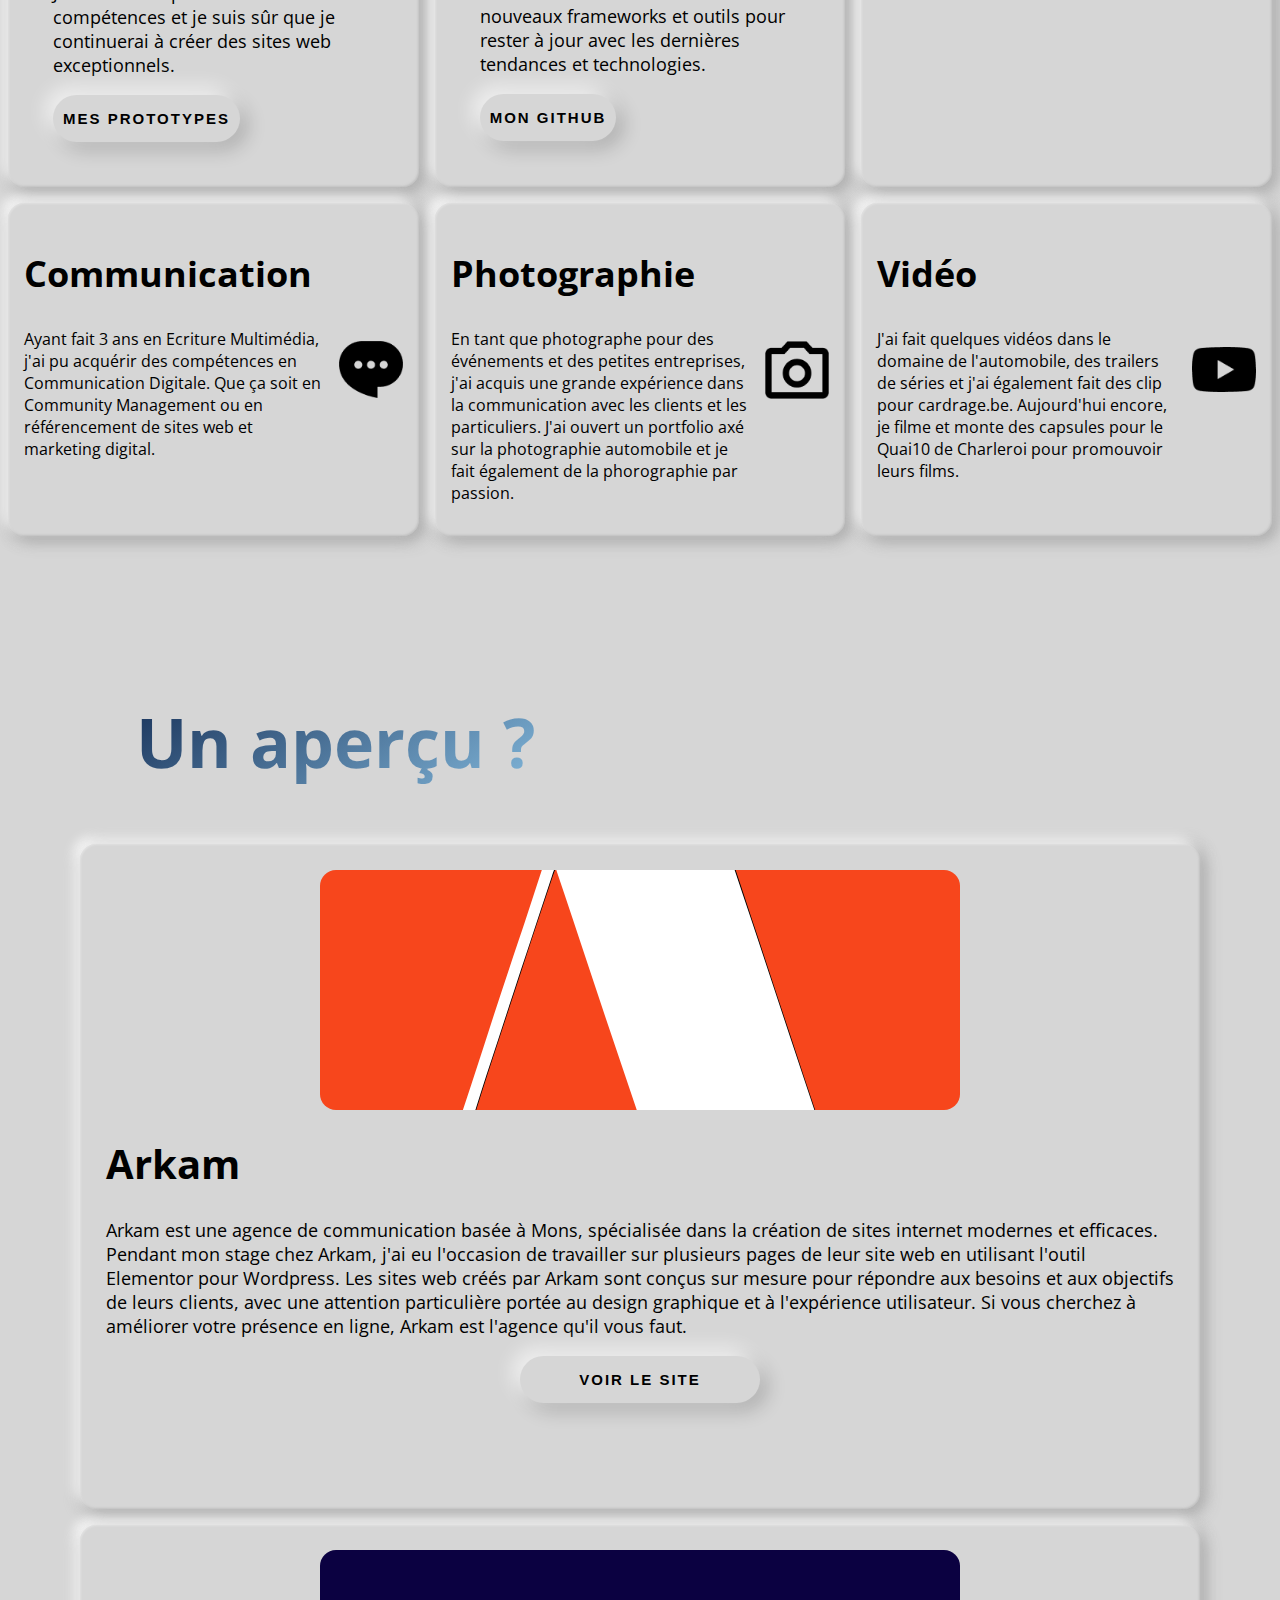
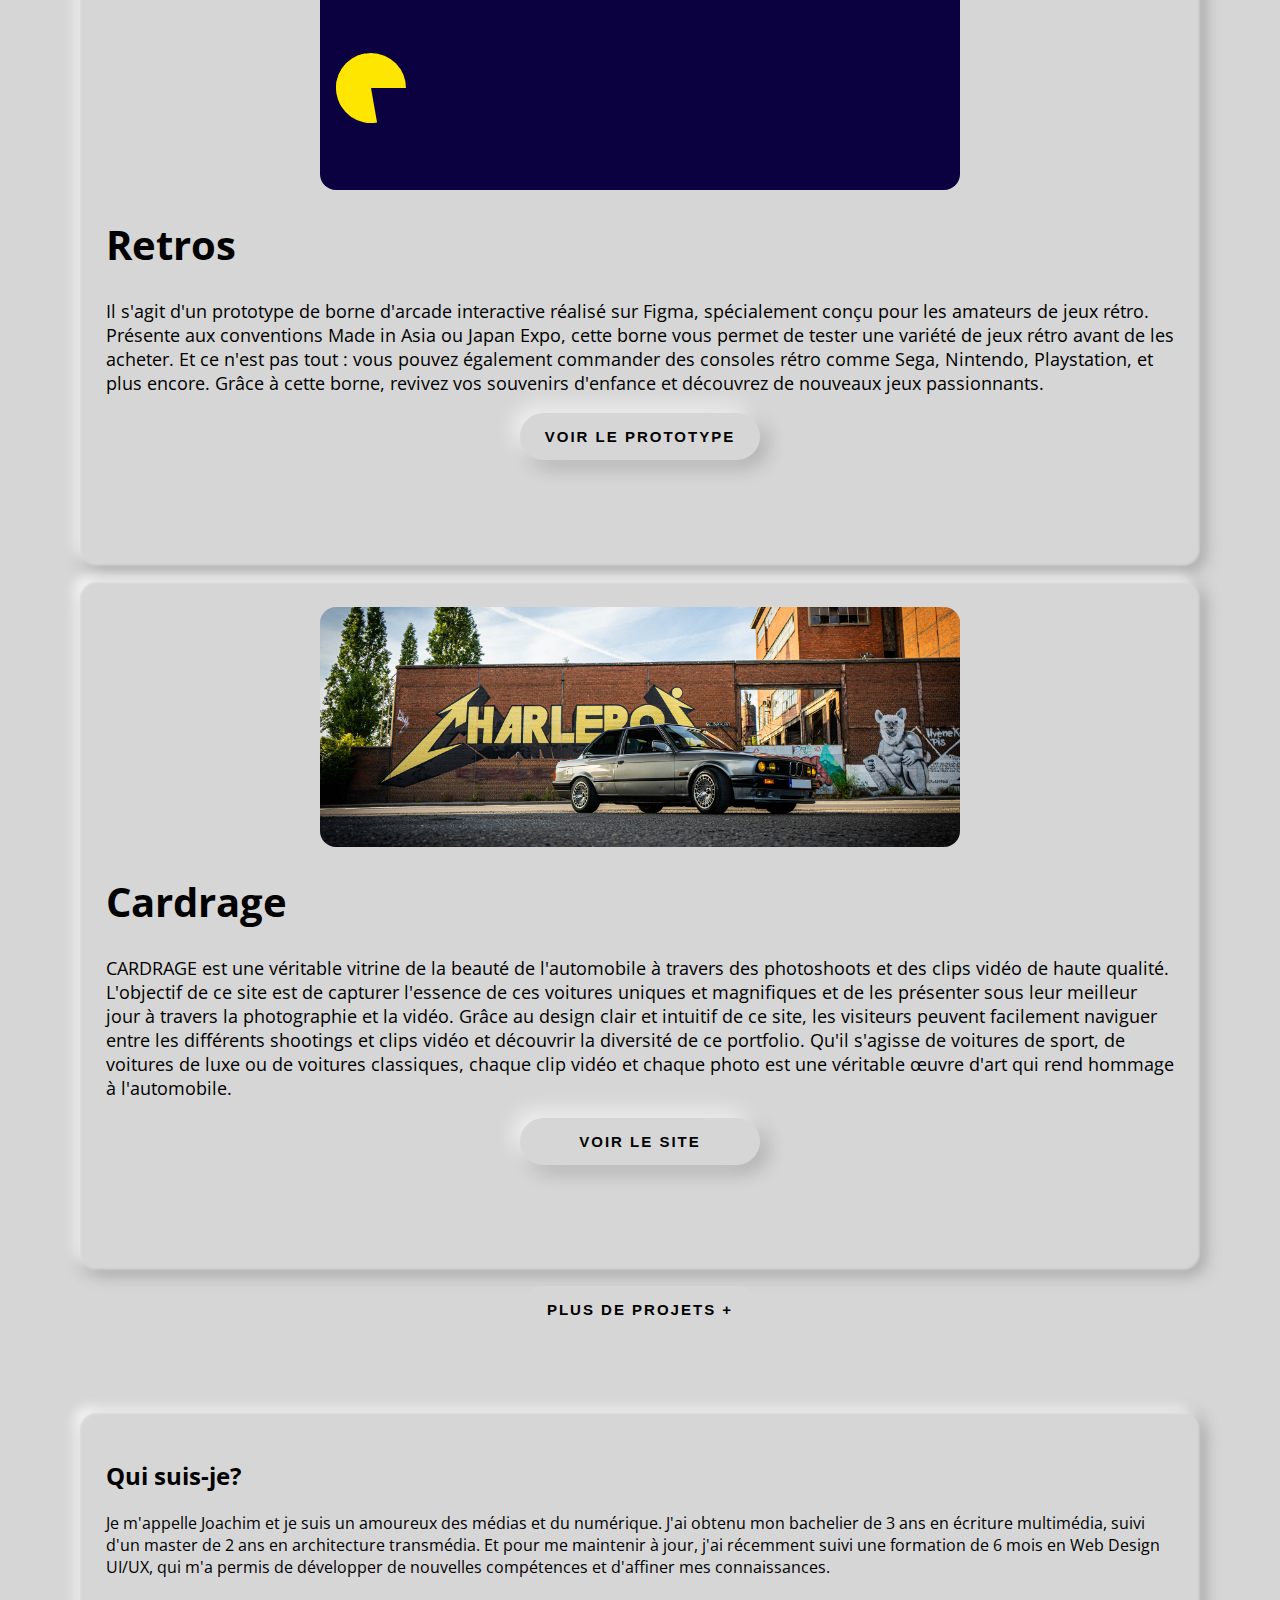
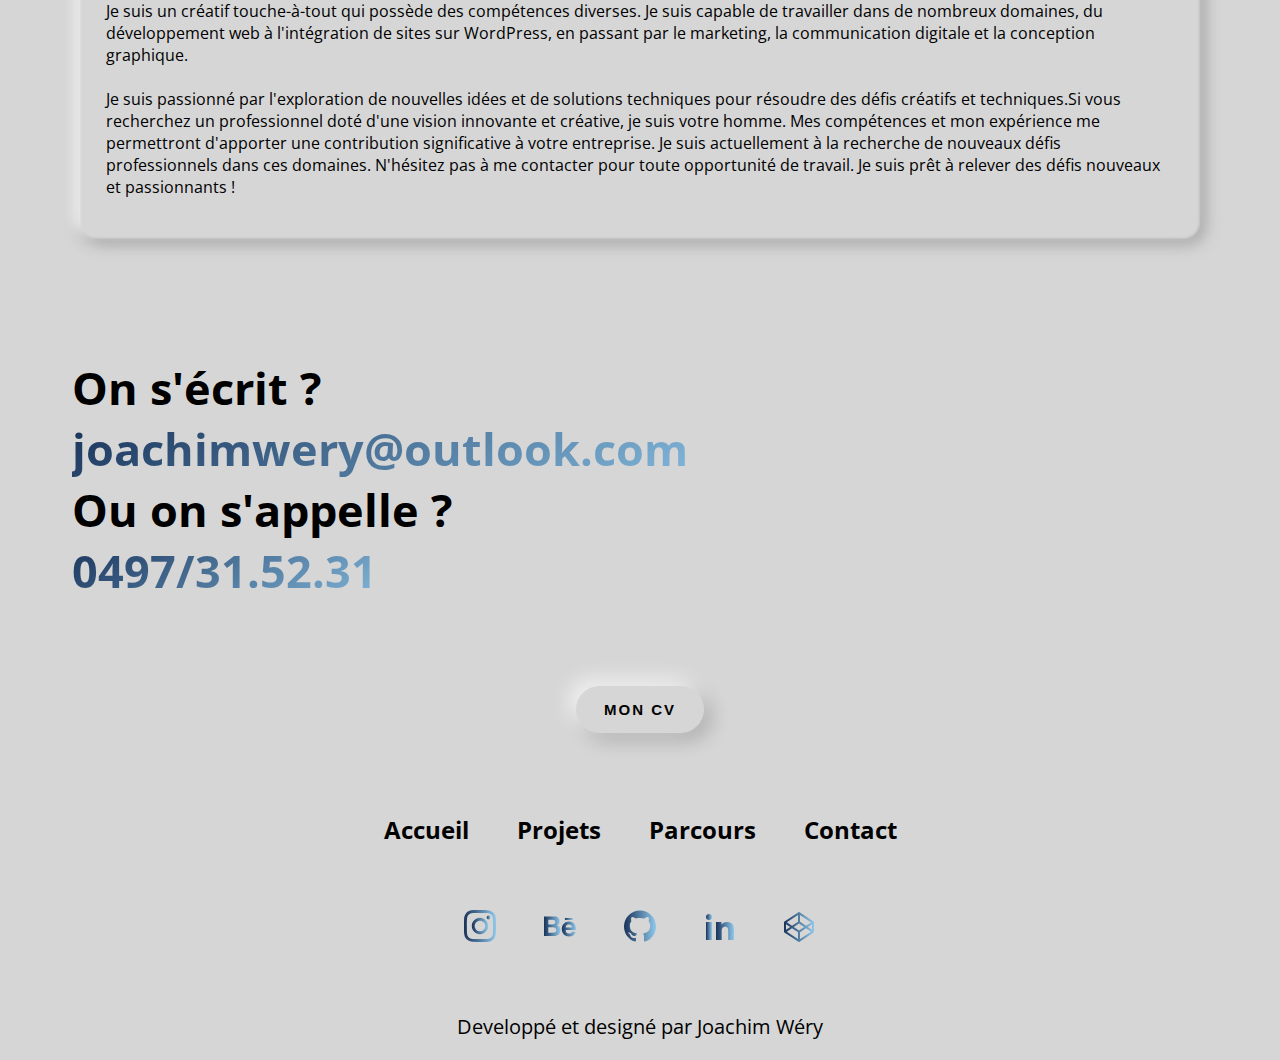
==== commit 7ba70c46: "Correction responsive" ====
--- a/index.html
+++ b/index.html
@@ -129,7 +129,7 @@
             <div class="photo">
                 <div class="text">
                     <h2>Photographie</h2>
-                    <p>Ayant fait 3 ans en Ecriture Multimédia, j'ai pu acquérir des compétences en Communication Digitale. Que ça soit en Community Management ou en référencement de sites web et marketing digital.</p>
+                    <p>En tant que photographe pour des événements et des petites entreprises, j'ai acquis une grande expérience dans la communication avec les clients et les particuliers. J'ai ouvert un portfolio axé sur la photographie automobile et je fait également de la phorographie par passion.</p>
                </div>
                <div class="icon">
                     <img class="icon" src="img/photo.png">
@@ -138,8 +138,8 @@
             <div class="video">
             <div class="text">
                 <h2>Vidéo</h2>
-                <p>Ayant fait 3 ans en Ecriture Multimédia, j'ai pu acquérir des compétences en Communication Digitale. Que ça soit en Community Management ou en référencement de sites web et marketing digital.</p>
-           </div>
+                <p>J'ai fait quelques vidéos dans le domaine de l'automobile, des trailers de séries et j'ai également fait des clip pour cardrage.be. Aujourd'hui encore, je filme et monte des capsules pour le Quai10 de Charleroi pour promouvoir leurs films. </p>
+              </div>
            <div class="icon">
                 <img class="icon" src="img/video.png">
            </div>
--- a/style.css
+++ b/style.css
@@ -31,6 +31,11 @@
   scroll-behavior: smooth;
   scroll-padding-top: 50px;
   background: rgb(214, 214, 214);
+}
+@media (max-width: 48rem) {
+  html {
+    padding: 0.5rem;
+  }
 }
 
 .slug {
@@ -452,6 +457,11 @@
   max-width: 1920px;
   margin: 0 auto;
 }
+@media (max-width: 48rem) {
+  .skill {
+    width: 90vw;
+  }
+}
 
 .skill img {
   max-width: 5rem;
@@ -519,6 +529,11 @@
   margin: 0 auto;
   margin-top: 1rem;
 }
+@media (max-width: 48rem) {
+  .skill_2 {
+    width: 90vw;
+  }
+}
 
 .skill_2 h2 {
   font-size: 4vh;
@@ -599,6 +614,11 @@
   margin: 0 auto;
   padding: 0;
   max-width: 1920px;
+}
+@media (max-width: 48rem) {
+  .projects {
+    width: 90vw;
+  }
 }
 .projects h1 {
   font-family: "Open Sans", sans-serif;
@@ -778,6 +798,7 @@
   .propos {
     padding: 1em;
     font-size: 16px;
+    width: 90vw;
   }
 }
 
@@ -817,7 +838,7 @@
 }
 @media (max-width: 48rem) {
   .hero2 {
-    width: 70vw;
+    max-width: 90vw;
     height: 40vh;
     margin: 0;
   }
@@ -831,7 +852,7 @@
 @media (max-width: 48rem) {
   .hero2 h1 {
     margin-top: 20rem;
-    font-size: 4rem;
+    font-size: 3rem;
     font-family: "Open Sans", sans-serif;
     font-weight: 700;
   }
@@ -841,10 +862,11 @@
   font-size: 5vh;
   font-family: "Open Sans", sans-serif;
   font-weight: 700;
+  width: 100vw;
 }
 @media (max-width: 48rem) {
   .hero2 h2 {
-    font-size: 30px;
+    font-size: 25px;
     font-family: "Open Sans", sans-serif;
     font-weight: 500;
     width: 70vw;
@@ -1048,6 +1070,11 @@
   margin-bottom: 2rem;
   padding: 15px;
 }
+@media (max-width: 48rem) {
+  .video-container {
+    width: 90vw;
+  }
+}
 
 .video-item {
   width: 50%;
@@ -1085,10 +1112,13 @@
 @media (max-width: 48rem) {
   .parcours h1 {
     font-size: 20px;
-    margin-top: 10rem;
-    font-size: 4rem;
+    margin-top: 5rem;
+    font-size: 3rem;
     font-family: "Open Sans", sans-serif;
     font-weight: 700;
+    margin-left: 0;
+    width: -moz-fit-content;
+    width: fit-content;
   }
 }
 
@@ -1204,6 +1234,7 @@
 }
 @media (max-width: 48rem) {
   .form {
-    width: 95vw;
+    width: 90vw;
+    max-width: 90%;
   }
 }/*# sourceMappingURL=style.css.map */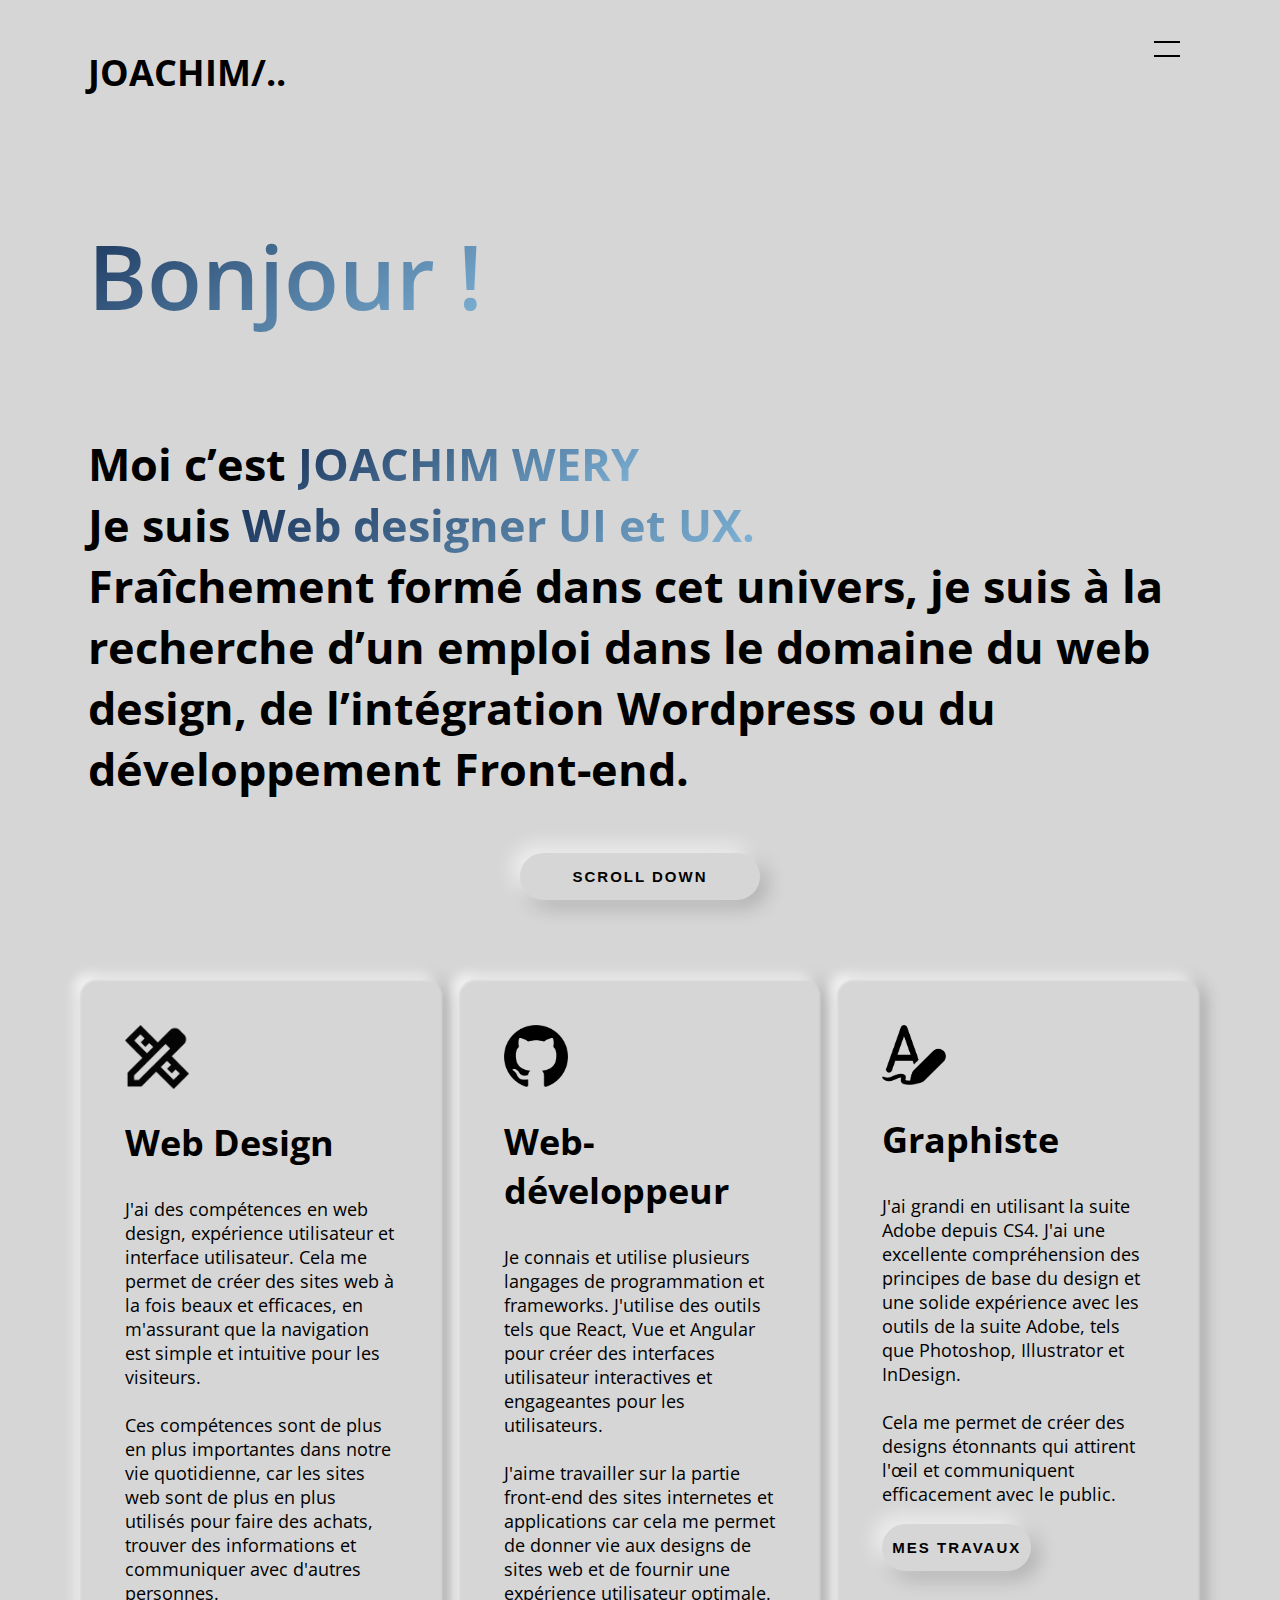
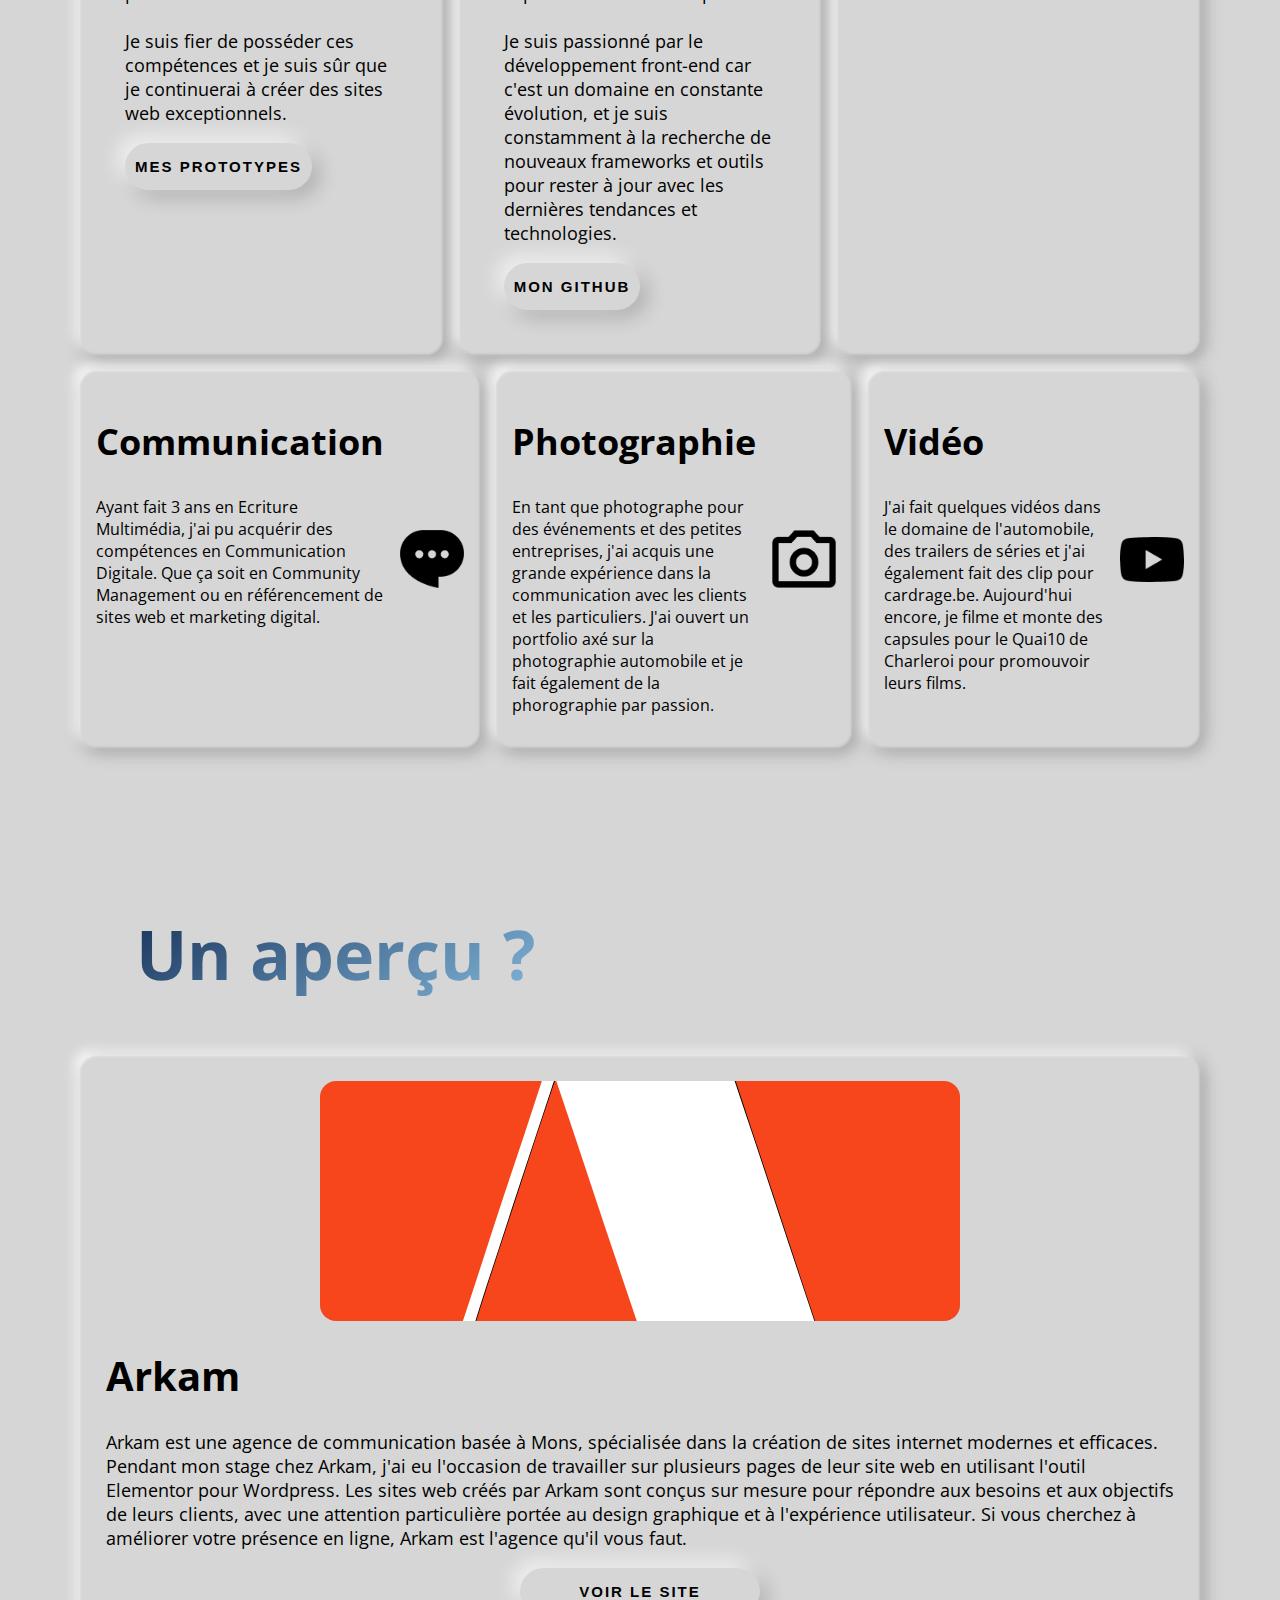
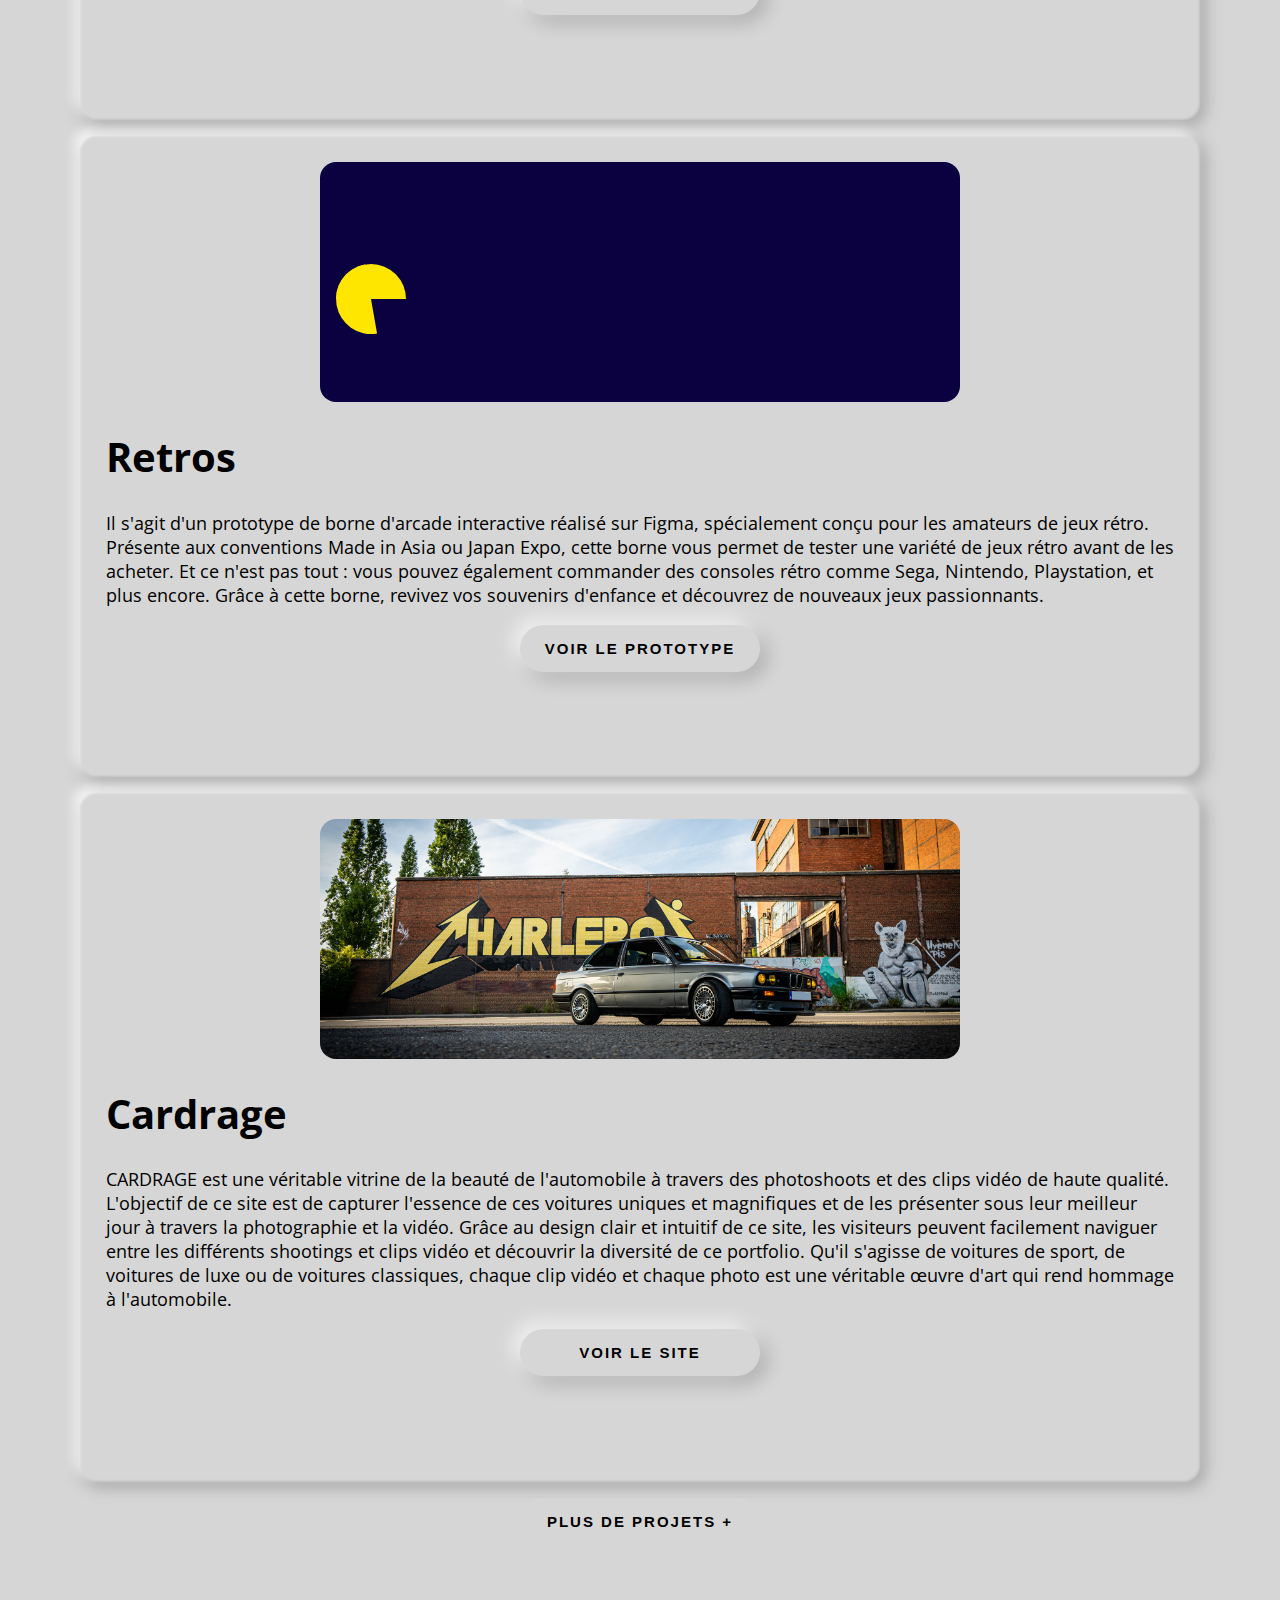
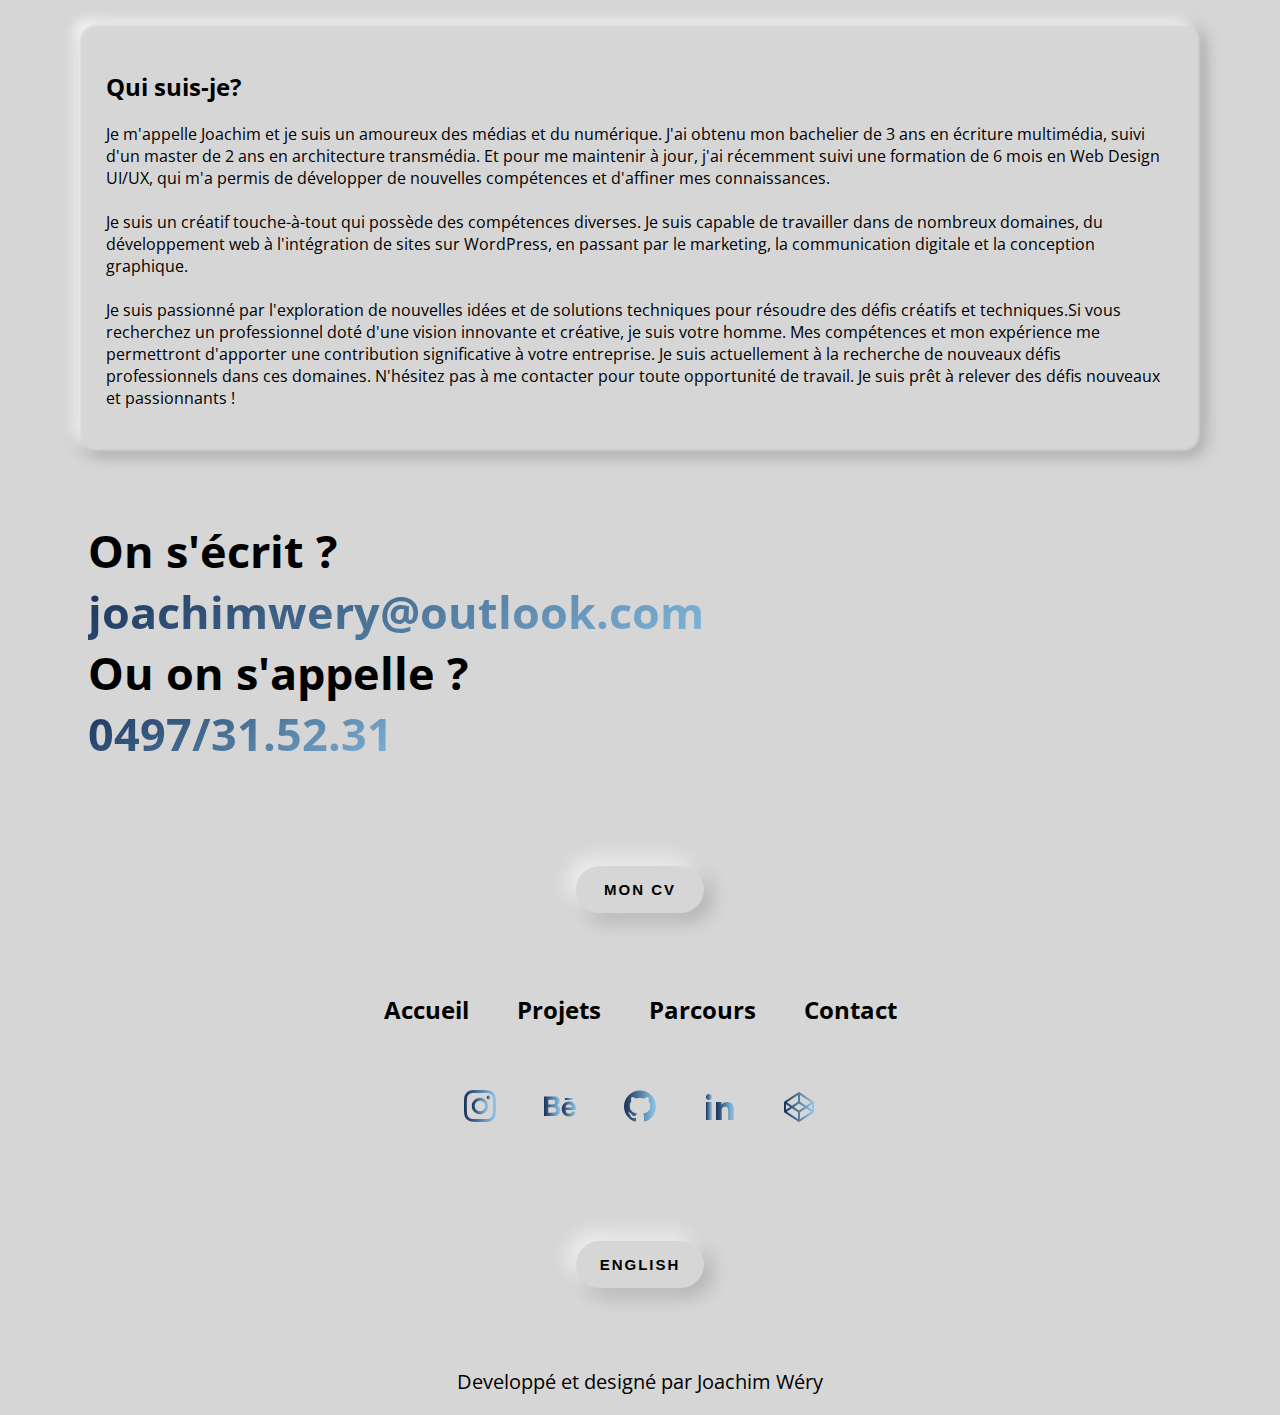
==== commit 8b08a8c5: "Dernières validations" ====
--- a/index.html
+++ b/index.html
@@ -6,7 +6,8 @@
     <meta name="viewport" content="width=device-width, initial-scale=1.0">
     <link rel="stylesheet" href="style.css">
     <link rel="stylesheet" href="https://fonts.googleapis.com/css2?family=Material+Symbols+Outlined:opsz,wght,FILL,GRAD@20..48,100..700,0..1,-50..200" />
-    <title>Home</title>
+    <link rel="icon" href="svg/logo.svg">
+    <title>Joachim Wéry / Accueil</title>
 </head>
 <body>
     <header>
@@ -81,7 +82,7 @@
             </footer>
           </div>
         <div class="hero">
-            <h1><span>Hello</span></h1>
+            <h1><span>Bonjour !</span></h1>
             <h2>Moi c’est <span>JOACHIM WERY</span><br>
                 Je suis <span>Web designer UI et UX.</span><br>
                 Fraîchement formé dans cet univers,
@@ -112,7 +113,7 @@
             <div class="graphist">
                 <img class="icon" src="img/dessin.png">
                 <h2>Graphiste</h2>
-                <p> j'ai grandi en utilisant la suite Adobe depuis CS4. J'ai une excellente compréhension des principes de base du design et une solide expérience avec les outils de la suite Adobe, tels que Photoshop, Illustrator et InDesign. <br><br> Cela me permet de créer des designs étonnants qui attirent l'œil et communiquent efficacement avec le public.</p>
+                <p> J'ai grandi en utilisant la suite Adobe depuis CS4. J'ai une excellente compréhension des principes de base du design et une solide expérience avec les outils de la suite Adobe, tels que Photoshop, Illustrator et InDesign. <br><br> Cela me permet de créer des designs étonnants qui attirent l'œil et communiquent efficacement avec le public.</p>
                 <a href="projets.html#ancre"><button class="btn_skill">Mes travaux</button></a>
             </div>
         </div>
@@ -206,7 +207,7 @@
 </div>
 <div class="button">
             
-  <a href=""> <button class="btn2">Mon CV</button></a>
+  <a href="https://1drv.ms/b/s!Am0zunUwoYHxcRZTHLaq-B7Vnnw?e=NHm4to"> <button class="btn2">Mon CV</button></a>
   </div>
     </main>
     <footer>
@@ -244,6 +245,9 @@
           </a>
         </div>
          <div class="copy">
+           <div class="button">
+            <a href="english/index.html"> <button class="btn2">English</button></a>
+          </div>
         <p>Developpé et designé par Joachim Wéry </p>
         </div>
     </footer>
--- a/style.css
+++ b/style.css
@@ -456,6 +456,7 @@
   min-height: 30vh;
   max-width: 1920px;
   margin: 0 auto;
+  max-width: 70rem;
 }
 @media (max-width: 48rem) {
   .skill {
@@ -528,6 +529,7 @@
   max-width: 1920px;
   margin: 0 auto;
   margin-top: 1rem;
+  max-width: 70rem;
 }
 @media (max-width: 48rem) {
   .skill_2 {
@@ -828,13 +830,14 @@
 }
 
 .hero2 {
-  margin-top: 5rem;
   display: flex;
   flex-direction: column;
   justify-content: center;
-  max-width: 100vw;
   max-height: 100vh;
-  margin-left: 5vw;
+  padding: 5rem;
+  padding-top: 1rem;
+  padding-bottom: 1rem;
+  margin-left: auto;
 }
 @media (max-width: 48rem) {
   .hero2 {
@@ -862,7 +865,7 @@
   font-size: 5vh;
   font-family: "Open Sans", sans-serif;
   font-weight: 700;
-  width: 100vw;
+  width: 70vw;
 }
 @media (max-width: 48rem) {
   .hero2 h2 {
@@ -888,16 +891,9 @@
     grid-template-columns: repeat(2, 1fr);
     justify-items: center;
     margin: 2rem 1rem;
-    gap: 1rem;
-  }
-}
-
-a {
-  text-decoration: none;
-  color: black;
-}
-a:hover {
-  opacity: 1;
+    gap: 2rem;
+    padding: 1rem;
+  }
 }
 
 img {
@@ -1077,11 +1073,9 @@
 }
 
 .video-item {
-  width: 50%;
   height: auto;
-  flex-basis: calc(50% - 10px);
-  gap: 1rem;
   margin-bottom: 1rem;
+  width: 100%;
 }
 .video-item h2 {
   font-family: "Open Sans", sans-serif;
@@ -1094,7 +1088,7 @@
 }
 
 iframe {
-  max-width: 500px;
+  max-width: 1000px;
 }
 @media (max-width: 48rem) {
   iframe {
@@ -1237,4 +1231,18 @@
     width: 90vw;
     max-width: 90%;
   }
+}
+
+.mock {
+  width: 100%;
+}
+
+.mock img {
+  width: 20vw;
+  height: auto;
+}
+@media (max-width: 48rem) {
+  .mock img {
+    width: 70vw;
+  }
 }/*# sourceMappingURL=style.css.map */